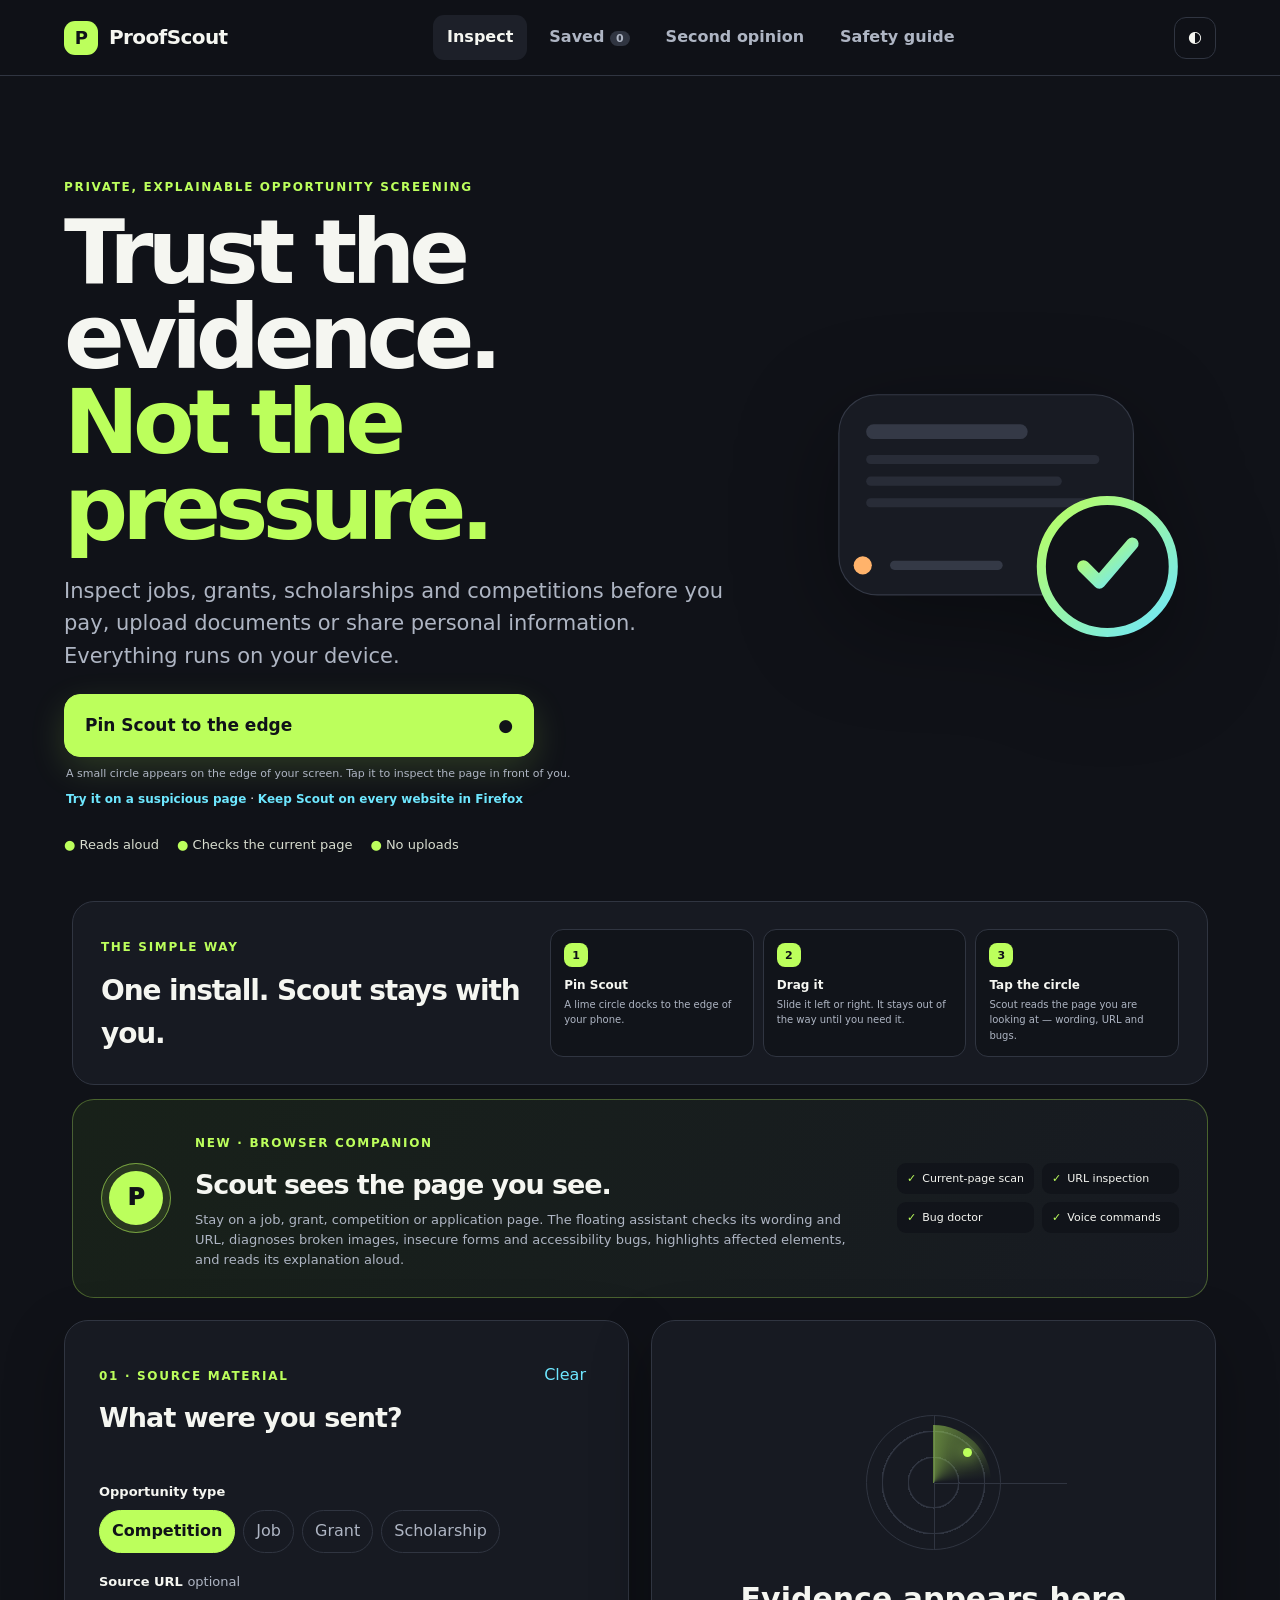
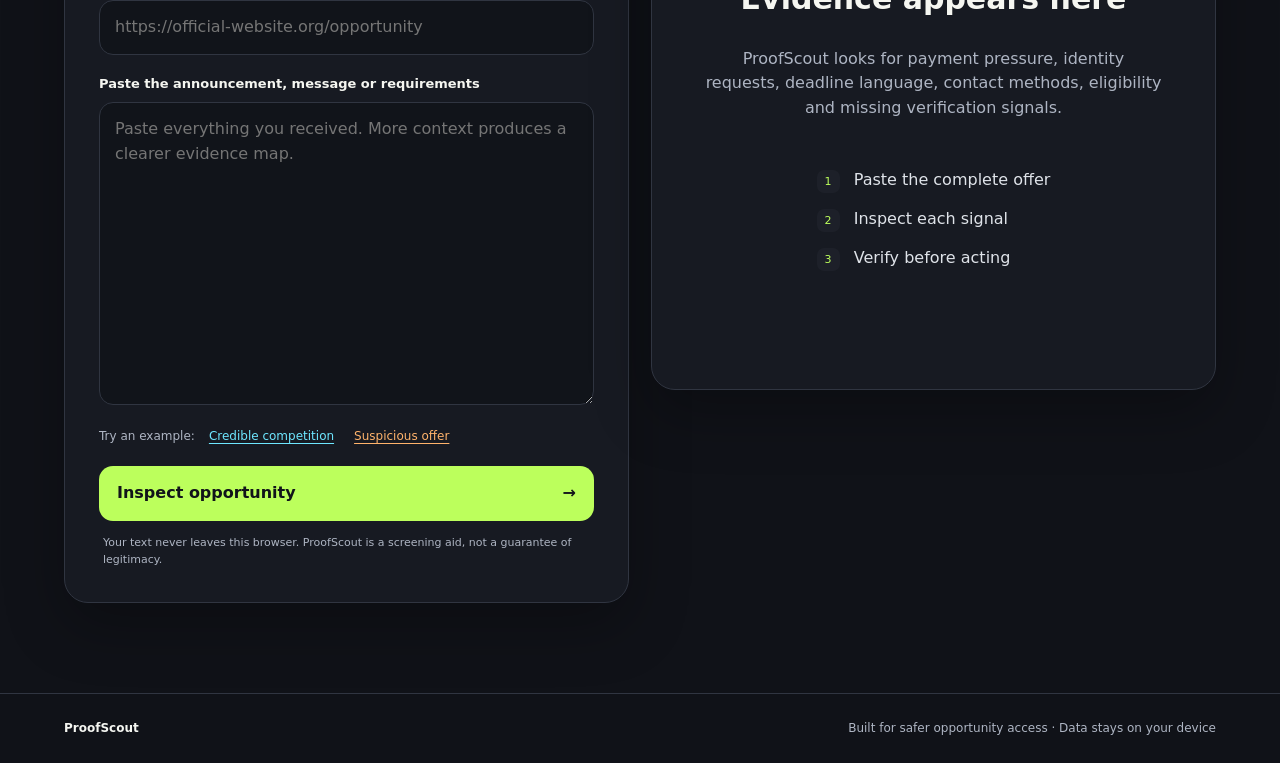
==== index.html @ a9365ecb "Pin Scout as an edge bubble and wire the public AMO listing Tap Pin Scout to dock a draggable circle" ====
<!doctype html>
<html lang="en">
<head>
  <meta charset="utf-8" />
  <meta name="viewport" content="width=device-width,initial-scale=1" />
  <meta name="theme-color" content="#101218" />
  <meta name="description" content="ProofScout helps people inspect online opportunities before sharing money or personal information." />
  <title>ProofScout — Trust before you apply</title>
  <link rel="manifest" href="manifest.webmanifest" />
  <link rel="stylesheet" href="styles.css" />
  <link rel="stylesheet" href="scout.css" />
</head>
<body>
  <a class="skip" href="#main">Skip to main content</a>
  <header class="topbar">
    <a class="brand" href="#" aria-label="ProofScout home">
      <span class="brand-mark" aria-hidden="true">P</span>
      <span>ProofScout</span>
    </a>
    <nav aria-label="Primary navigation">
      <button class="nav-link active" data-view="scanner">Inspect</button>
      <button class="nav-link" data-view="cases">Saved <span id="savedCount" class="count">0</span></button>
      <button class="nav-link" data-view="relay">Second opinion</button>
      <button class="nav-link" data-view="guide">Safety guide</button>
    </nav>
    <button id="themeToggle" class="icon-btn" aria-label="Toggle high contrast" title="Toggle high contrast">◐</button>
  </header>

  <main id="main">
    <section id="scannerView" class="view active" aria-labelledby="pageTitle">
      <div class="hero">
        <div>
          <p class="eyebrow">Private, explainable opportunity screening</p>
          <h1 id="pageTitle">Trust the evidence.<br><span>Not the pressure.</span></h1>
          <p class="lede">Inspect jobs, grants, scholarships and competitions before you pay, upload documents or share personal information. Everything runs on your device.</p>
          <div class="download-row">
            <button id="assistantInstallBtn" class="offline-download install-primary hero-install" type="button"><span class="install-label">Pin Scout to the edge</span><span aria-hidden="true">●</span></button>
          </div>
          <p id="installHint" class="offline-explain">A small circle appears on the edge of your screen. Tap it to inspect the page in front of you.</p>
          <p class="keep-everywhere"><a href="demo-target.html">Try it on a suspicious page</a> · <a id="keepEverywhere" href="https://addons.mozilla.org/android/addon/proofscout-page-assistant/">Keep Scout on every website in Firefox</a></p>
          <div class="hero-badges" aria-label="Product assurances">
            <span>● Reads aloud</span><span>● Checks the current page</span><span>● No uploads</span>
          </div>
        </div>
        <div class="hero-art" aria-hidden="true">
          <svg viewBox="0 0 360 250" role="img">
            <defs><linearGradient id="g" x1="0" y1="0" x2="1" y2="1"><stop stop-color="#bcff5c"/><stop offset="1" stop-color="#6ee7ff"/></linearGradient></defs>
            <path d="M62 27h191c19 0 34 15 34 34v108c0 19-15 34-34 34H62c-19 0-34-15-34-34V61c0-19 15-34 34-34Z" fill="#181b23" stroke="#343946"/>
            <rect x="52" y="53" width="142" height="13" rx="6.5" fill="#343946"/><rect x="52" y="80" width="205" height="8" rx="4" fill="#282c37"/><rect x="52" y="99" width="172" height="8" rx="4" fill="#282c37"/><rect x="52" y="118" width="196" height="8" rx="4" fill="#282c37"/>
            <circle cx="264" cy="178" r="58" fill="#101218" stroke="url(#g)" stroke-width="8"/><path d="m243 178 14 14 29-34" fill="none" stroke="url(#g)" stroke-width="11" stroke-linecap="round" stroke-linejoin="round"/>
            <circle cx="49" cy="177" r="8" fill="#ffb36b"/><path d="M77 177h91" stroke="#343946" stroke-width="8" stroke-linecap="round"/>
          </svg>
        </div>
      </div>

      <section class="simple-flow" aria-labelledby="simpleTitle">
        <div><p class="step">THE SIMPLE WAY</p><h2 id="simpleTitle">One install. Scout stays with you.</h2></div>
        <ol><li><span>1</span><strong>Pin Scout</strong><small>A lime circle docks to the edge of your phone.</small></li><li><span>2</span><strong>Drag it</strong><small>Slide it left or right. It stays out of the way until you need it.</small></li><li><span>3</span><strong>Tap the circle</strong><small>Scout reads the page you are looking at — wording, URL and bugs.</small></li></ol>
      </section>

      <section class="scout-strip" aria-labelledby="scoutTitle">
        <div class="scout-orb-demo" aria-hidden="true"><span>P</span><i></i><i></i><i></i></div>
        <div><p class="step">NEW · BROWSER COMPANION</p><h2 id="scoutTitle">Scout sees the page you see.</h2><p>Stay on a job, grant, competition or application page. The floating assistant checks its wording and URL, diagnoses broken images, insecure forms and accessibility bugs, highlights affected elements, and reads its explanation aloud.</p></div>
        <ul><li>Current-page scan</li><li>URL inspection</li><li>Bug doctor</li><li>Voice commands</li></ul>
      </section>

      <div class="workspace">
        <section class="input-card" aria-labelledby="inputHeading">
          <div class="section-head">
            <div><p class="step">01 · SOURCE MATERIAL</p><h2 id="inputHeading">What were you sent?</h2></div>
            <button id="clearBtn" class="text-btn">Clear</button>
          </div>
          <label for="oppType">Opportunity type</label>
          <div class="type-row" id="typeRow" role="radiogroup" aria-label="Opportunity type">
            <button class="type-chip active" role="radio" aria-checked="true" data-type="Competition">Competition</button>
            <button class="type-chip" role="radio" aria-checked="false" data-type="Job">Job</button>
            <button class="type-chip" role="radio" aria-checked="false" data-type="Grant">Grant</button>
            <button class="type-chip" role="radio" aria-checked="false" data-type="Scholarship">Scholarship</button>
          </div>
          <label for="sourceUrl">Source URL <span>optional</span></label>
          <input id="sourceUrl" type="url" placeholder="https://official-website.org/opportunity" autocomplete="off" />
          <label for="sourceText">Paste the announcement, message or requirements</label>
          <textarea id="sourceText" rows="11" placeholder="Paste everything you received. More context produces a clearer evidence map."></textarea>
          <div class="samples">
            <span>Try an example:</span>
            <button class="sample-btn" data-sample="credible">Credible competition</button>
            <button class="sample-btn danger-link" data-sample="risky">Suspicious offer</button>
          </div>
          <button id="analyzeBtn" class="primary-btn"><span>Inspect opportunity</span><span aria-hidden="true">→</span></button>
          <p class="privacy-note">Your text never leaves this browser. ProofScout is a screening aid, not a guarantee of legitimacy.</p>
        </section>

        <section id="emptyState" class="result-card empty" aria-live="polite">
          <div class="radar" aria-hidden="true"><span></span><i></i></div>
          <h2>Evidence appears here</h2>
          <p>ProofScout looks for payment pressure, identity requests, deadline language, contact methods, eligibility and missing verification signals.</p>
          <ol>
            <li><span>1</span> Paste the complete offer</li>
            <li><span>2</span> Inspect each signal</li>
            <li><span>3</span> Verify before acting</li>
          </ol>
        </section>

        <section id="resultState" class="result-card" hidden aria-live="polite" aria-labelledby="resultTitle">
          <div class="result-top">
            <div>
              <p class="step">02 · EVIDENCE MAP</p>
              <h2 id="resultTitle">Inspection result</h2>
            </div>
            <div id="scoreDial" class="score-dial" role="img" aria-label="Risk score">
              <strong id="scoreValue">0</strong><span>/100 risk</span>
            </div>
          </div>
          <div id="verdict" class="verdict">
            <span id="verdictIcon" aria-hidden="true">✓</span>
            <div><strong id="verdictTitle">Lower-risk signals</strong><p id="verdictCopy"></p></div>
          </div>
          <div class="extracted">
            <h3>Claims detected</h3>
            <div id="claimGrid" class="claim-grid"></div>
          </div>
          <div class="signals">
            <div class="signals-head"><h3>Why this score?</h3><span id="signalSummary"></span></div>
            <div id="signalList"></div>
          </div>
          <div class="completeness">
            <div class="completeness-head"><h3>Evidence completeness</h3><strong id="completeValue">0%</strong></div>
            <div class="meter" aria-hidden="true"><span id="completeBar"></span></div>
            <p id="completeCopy"></p>
          </div>
          <div class="next-actions">
            <h3>Before you continue</h3>
            <div id="actionList"></div>
          </div>
          <div class="verify-box">
            <div><h3>Ask the organizer</h3><p>Generate a neutral message that confirms the important claims without revealing sensitive information.</p></div>
            <button id="copyVerifyBtn" class="secondary-btn">Copy verification request</button>
          </div>
          <div class="result-actions">
            <button id="saveBtn" class="secondary-btn">Save case locally</button>
            <button id="exportBtn" class="secondary-btn">Export evidence</button>
            <button id="printBtn" class="secondary-btn">Print report</button>
          </div>
        </section>
      </div>
    </section>

    <section id="casesView" class="view narrow" hidden aria-labelledby="casesTitle">
      <div class="page-heading"><p class="eyebrow">Local evidence locker</p><h1 id="casesTitle">Saved cases</h1><p>Cases stay on this device and can be deleted at any time.</p></div>
      <section id="comparePanel" class="compare-panel" hidden aria-labelledby="compareTitle">
        <div><p class="step">DECISION WORKSPACE</p><h2 id="compareTitle">Compare two opportunities</h2><p>See which offer exposes stronger evidence and fewer danger signals.</p></div>
        <div class="compare-controls">
          <label>First case<select id="compareA"></select></label>
          <span aria-hidden="true">versus</span>
          <label>Second case<select id="compareB"></select></label>
          <button id="compareBtn" class="primary-btn small">Compare</button>
        </div>
        <div id="compareResult" class="compare-result" hidden></div>
      </section>
      <div id="caseList" class="case-list"></div>
      <div id="noCases" class="empty-panel"><h2>No saved cases</h2><p>Inspect an opportunity and save the report to compare it later.</p><button class="primary-btn small" data-go="scanner">Inspect one now</button></div>
    </section>

    <section id="relayView" class="view narrow" hidden aria-labelledby="relayTitle">
      <div class="page-heading"><p class="eyebrow">Human verification without surveillance</p><h1 id="relayTitle">Get a second opinion.</h1><p>Send a redacted case file to someone you trust. They can review the evidence offline and return a structured response.</p></div>
      <div class="relay-grid">
        <article class="relay-card">
          <span class="relay-number">01</span><h2>Create a safe review request</h2>
          <p>ProofScout removes common emails, phone numbers, account-like numbers and direct URLs from the copied announcement.</p>
          <label for="relayCase">Choose a saved case</label>
          <select id="relayCase"></select>
          <label class="check-row"><input id="includeText" type="checkbox" checked> Include automatically redacted announcement text</label>
          <div id="redactionPreview" class="redaction-preview">Save a case first to prepare a review request.</div>
          <button id="exportRequestBtn" class="primary-btn"><span>Export second-opinion file</span><span>↓</span></button>
        </article>
        <article class="relay-card">
          <span class="relay-number">02</span><h2>Review someone’s case</h2>
          <p>Import a ProofScout request. No file contents are uploaded anywhere.</p>
          <label class="file-drop" for="reviewFile"><strong>Choose .json review file</strong><span>Processed only on this device</span></label>
          <input id="reviewFile" class="visually-hidden" type="file" accept="application/json,.json">
          <div id="reviewWorkspace" hidden>
            <div id="reviewSummary" class="review-summary"></div>
            <label for="reviewVerdict">Your assessment</label>
            <select id="reviewVerdict"><option value="official">Evidence independently confirmed</option><option value="more-proof" selected>More proof is needed</option><option value="unsafe">Likely unsafe — do not proceed</option></select>
            <label for="reviewNotes">What did you verify?</label>
            <textarea id="reviewNotes" rows="5" placeholder="Mention official pages checked, mismatched claims, or questions that remain."></textarea>
            <button id="exportResponseBtn" class="primary-btn"><span>Export review response</span><span>→</span></button>
          </div>
        </article>
      </div>
      <aside class="relay-why"><strong>Why files instead of accounts?</strong><p>People with limited data, shared devices or privacy concerns can still ask a teacher, parent, mentor or friend for help. The case can travel through Bluetooth, USB or local sharing without creating a public profile.</p></aside>
    </section>

    <section id="guideView" class="view narrow" hidden aria-labelledby="guideTitle">
      <div class="page-heading"><p class="eyebrow">Five-minute verification method</p><h1 id="guideTitle">Stop. Trace. Confirm.</h1><p>A repeatable process for any online opportunity.</p></div>
      <div class="guide-grid">
        <article><span>01</span><h2>Stop the clock</h2><p>Urgency is not proof. Legitimate opportunities usually publish dates and allow independent verification.</p></article>
        <article><span>02</span><h2>Trace the source</h2><p>Navigate to the organizer’s official website yourself. Do not rely only on a link inside a forwarded message.</p></article>
        <article><span>03</span><h2>Confirm the people</h2><p>Check whether organizers, judges and partners acknowledge the opportunity on their own official channels.</p></article>
        <article><span>04</span><h2>Protect credentials</h2><p>Never share passwords, one-time codes, seed phrases or remote access. Question early requests for identity documents.</p></article>
        <article><span>05</span><h2>Separate fees from prizes</h2><p>A prize that requires a rushed “release,” “processing,” “gas” or “verification” payment is a major warning sign.</p></article>
        <article><span>06</span><h2>Preserve evidence</h2><p>Keep the original message, URLs and screenshots. Report impersonation through the real organization’s website.</p></article>
      </div>
      <aside class="safety-callout"><strong>If money or identity is at risk</strong><p>Pause the transaction. Contact your bank or payment provider through its official app or website and change exposed credentials immediately.</p></aside>
      <aside class="language-card">
        <div><p class="step">ACCESSIBLE SAFETY</p><h2>Quick guidance in Hausa</h2></div>
        <button id="hausaToggle" class="secondary-btn" aria-expanded="false">Show Hausa guide</button>
        <div id="hausaGuide" hidden lang="ha">
          <p><strong>Ka tsaya kafin ka biya kuɗi.</strong> Ka bincika sanarwar ta shafin hukuma, ba ta hanyar saƙon da aka turo maka kawai ba.</p>
          <p>Kada ka ba kowa kalmar sirri, lambar OTP, bayanan shiga banki ko seed phrase. Hukuma ta gaskiya ba za ta nemi waɗannan bayanan ba.</p>
          <p>Idan ana matsa maka ka biya “processing fee” domin a saki kyauta, ka dakata ka tuntubi hukumar ta hanyar shafinta na hukuma.</p>
        </div>
      </aside>
    </section>
  </main>

  <div id="mobileInstallBar" class="mobile-install-bar" role="region" aria-label="Install ProofScout Assistant">
    <div><strong>ProofScout Assistant</strong><span>Check any page without leaving it</span></div>
    <button id="mobileInstallLink" type="button"><span class="mobile-install-label">Pin</span></button>
  </div>

  <footer><span>ProofScout</span><span>Built for safer opportunity access · Data stays on your device</span></footer>
  <div id="toast" class="toast" role="status" aria-live="polite"></div>
  <script>window.ProofScoutManual=true;</script>
  <script src="scout.js"></script>
  <script type="module" src="app.js"></script>
</body>
</html>
---- styles.css ----
:root{--bg:#101218;--panel:#171a22;--panel2:#1d2029;--line:#303541;--text:#f5f6f1;--muted:#aeb5c3;--lime:#bcff5c;--cyan:#6ee7ff;--amber:#ffb36b;--red:#ff6b79;--green:#7ee49b;--shadow:0 22px 60px rgba(0,0,0,.28);--radius:24px}*{box-sizing:border-box}html{scroll-behavior:smooth}body{margin:0;background:var(--bg);color:var(--text);font-family:Inter,ui-sans-serif,system-ui,-apple-system,BlinkMacSystemFont,"Segoe UI",sans-serif;line-height:1.55}button,input,textarea{font:inherit}.skip{position:fixed;top:-100px;left:20px;background:var(--lime);color:#101218;padding:10px 16px;z-index:99;border-radius:8px}.skip:focus{top:20px}.topbar{height:76px;display:flex;align-items:center;padding:0 clamp(20px,5vw,72px);border-bottom:1px solid var(--line);position:sticky;top:0;background:rgba(16,18,24,.92);backdrop-filter:blur(18px);z-index:20}.brand{display:flex;align-items:center;gap:11px;color:var(--text);text-decoration:none;font-weight:850;letter-spacing:-.03em;font-size:20px}.brand-mark{display:grid;place-items:center;width:34px;height:34px;border-radius:11px;background:var(--lime);color:#101218;font-size:18px}.topbar nav{display:flex;margin:auto;gap:8px}.nav-link,.icon-btn,.text-btn,.type-chip,.sample-btn{border:0;background:transparent;color:var(--muted);cursor:pointer}.nav-link{padding:10px 14px;border-radius:11px;font-weight:650}.nav-link:hover,.nav-link.active{background:var(--panel2);color:var(--text)}.count{background:var(--line);border-radius:99px;padding:1px 6px;font-size:11px}.icon-btn{width:42px;height:42px;border:1px solid var(--line);border-radius:12px;color:var(--text)}main{min-height:calc(100vh - 130px)}.view{display:none}.view.active{display:block}.hero{max-width:1280px;margin:0 auto;padding:clamp(54px,7vw,92px) clamp(20px,5vw,72px) 46px;display:grid;grid-template-columns:1.25fr .75fr;align-items:center;gap:60px}.eyebrow,.step{text-transform:uppercase;letter-spacing:.14em;font-size:12px;font-weight:800;color:var(--lime)}.hero h1,.page-heading h1{font-size:clamp(48px,7vw,92px);line-height:.95;letter-spacing:-.067em;margin:14px 0 24px;max-width:850px}.hero h1 span{color:var(--lime)}.lede{font-size:clamp(17px,2vw,21px);max-width:680px;color:var(--muted)}.hero-badges{display:flex;flex-wrap:wrap;gap:18px;color:#d8ddcf;font-size:13px;margin-top:27px}.hero-badges span::first-letter{color:var(--lime)}.download-row{display:flex;flex-wrap:wrap;gap:8px;margin-top:22px}.offline-download{display:inline-flex;align-items:center;justify-content:space-between;gap:25px;padding:12px 16px;border:1px solid var(--line);border-radius:13px;color:var(--text);text-decoration:none;font-weight:780;background:var(--panel);cursor:pointer}.offline-download:hover{border-color:var(--lime);color:var(--lime)}.install-primary{background:var(--lime);color:#101218;border-color:var(--lime)}.install-primary:hover{color:#101218;filter:brightness(1.06)}.hero-install{width:min(100%,470px);padding:17px 20px;border-radius:16px;font-size:17px;box-shadow:0 12px 35px rgba(188,255,92,.16)}.install-pending{background:var(--panel2);border-color:var(--line);color:var(--muted);box-shadow:none;cursor:not-allowed}.install-pending:hover{color:var(--muted);filter:none;border-color:var(--line)}.offline-explain{font-size:11px;color:var(--muted);margin:8px 2px}.keep-everywhere{margin:6px 2px 0;font-size:12px}.keep-everywhere a{color:var(--cyan);text-decoration:none;font-weight:650}.keep-everywhere a:hover{text-decoration:underline}.hero-art svg{width:100%;filter:drop-shadow(0 28px 50px rgba(0,0,0,.35))}.simple-flow{max-width:1136px;margin:0 auto 14px;padding:24px 28px;display:grid;grid-template-columns:.8fr 1.2fr;gap:30px;align-items:center;background:var(--panel);border:1px solid var(--line);border-radius:22px}.simple-flow h2{font-size:28px;letter-spacing:-.04em;margin:4px 0}.simple-flow ol{list-style:none;padding:0;margin:0;display:grid;grid-template-columns:repeat(3,1fr);gap:9px}.simple-flow li{padding:13px;background:#11141a;border:1px solid var(--line);border-radius:13px}.simple-flow li span{display:grid;place-items:center;width:24px;height:24px;border-radius:8px;background:var(--lime);color:#101218;font-weight:900;font-size:11px;margin-bottom:9px}.simple-flow li strong,.simple-flow li small{display:block}.simple-flow li strong{font-size:12px}.simple-flow li small{font-size:10px;color:var(--muted);margin-top:2px}.scout-strip{max-width:1136px;margin:0 auto 22px;padding:22px 28px;display:grid;grid-template-columns:auto 1fr auto;gap:24px;align-items:center;background:linear-gradient(115deg,#182119,var(--panel));border:1px solid rgba(188,255,92,.3);border-radius:22px}.scout-strip h2{font-size:27px;letter-spacing:-.04em;margin:4px 0}.scout-strip p:last-child{color:var(--muted);font-size:13px;max-width:680px;margin:4px 0}.scout-strip ul{list-style:none;padding:0;margin:0;display:grid;grid-template-columns:1fr 1fr;gap:8px}.scout-strip li{font-size:11px;padding:7px 10px;background:#11141a;border-radius:9px;white-space:nowrap}.scout-strip li:before{content:'✓';color:var(--lime);margin-right:6px}.scout-orb-demo{width:70px;height:70px;position:relative;display:grid;place-items:center}.scout-orb-demo span{width:54px;height:54px;display:grid;place-items:center;border-radius:50%;background:var(--lime);color:#101218;font-weight:950;font-size:23px;position:relative;z-index:2;box-shadow:0 0 0 7px rgba(188,255,92,.1)}.scout-orb-demo i{position:absolute;inset:0;border:1px solid rgba(188,255,92,.25);border-radius:50%;animation:orbWave 2.4s ease-out infinite}.scout-orb-demo i:nth-child(2){animation-delay:.8s}.scout-orb-demo i:nth-child(3){animation-delay:1.6s}@keyframes orbWave{from{transform:scale(.55);opacity:1}to{transform:scale(1.35);opacity:0}}.workspace{max-width:1280px;margin:0 auto;padding:0 clamp(20px,5vw,72px) 90px;display:grid;grid-template-columns:1fr 1fr;gap:22px;align-items:start}.input-card,.result-card,.empty-panel,.guide-grid article,.safety-callout{background:var(--panel);border:1px solid var(--line);border-radius:var(--radius);box-shadow:var(--shadow)}.input-card,.result-card{padding:clamp(22px,3vw,34px)}.section-head,.result-top,.signals-head{display:flex;justify-content:space-between;align-items:flex-start;gap:15px}.section-head h2,.result-top h2{margin:3px 0 24px;font-size:27px;letter-spacing:-.035em}.text-btn{color:var(--cyan);padding:8px}label{display:block;font-weight:700;font-size:13px;margin:19px 0 8px}label span{font-weight:500;color:var(--muted)}input,textarea{width:100%;border:1px solid var(--line);border-radius:14px;background:#11141a;color:var(--text);padding:14px 15px;outline:none}input:focus,textarea:focus{border-color:var(--cyan);box-shadow:0 0 0 3px rgba(110,231,255,.13)}textarea{resize:vertical;min-height:190px}.type-row{display:flex;flex-wrap:wrap;gap:8px}.type-chip{border:1px solid var(--line);padding:8px 12px;border-radius:99px}.type-chip.active{color:#101218;background:var(--lime);border-color:var(--lime);font-weight:750}.samples{display:flex;flex-wrap:wrap;align-items:center;gap:8px;margin:13px 0 20px;font-size:12px;color:var(--muted)}.sample-btn{color:var(--cyan);text-decoration:underline;text-underline-offset:3px}.danger-link{color:var(--amber)}.primary-btn,.secondary-btn{border:0;cursor:pointer;border-radius:14px;font-weight:800}.primary-btn{width:100%;background:var(--lime);color:#11141a;padding:15px 18px;display:flex;justify-content:space-between;align-items:center}.primary-btn:hover{filter:brightness(1.06);transform:translateY(-1px)}.primary-btn.small{width:auto;display:inline-flex;gap:30px;margin-top:10px}.secondary-btn{background:var(--panel2);color:var(--text);border:1px solid var(--line);padding:12px 15px}.privacy-note{font-size:11px;color:var(--muted);margin:13px 4px 0}.result-card.empty{min-height:670px;display:flex;align-items:center;justify-content:center;text-align:center;flex-direction:column;padding:50px}.empty h2{font-size:30px;margin:26px 0 8px}.empty p{max-width:460px;color:var(--muted)}.empty ol{list-style:none;padding:0;text-align:left;margin-top:24px}.empty li{padding:7px;color:#dfe3e9}.empty li span{display:inline-grid;place-items:center;width:23px;height:23px;background:var(--panel2);border-radius:7px;margin-right:9px;color:var(--lime);font-size:11px}.radar{width:135px;height:135px;border:1px solid var(--line);border-radius:50%;position:relative;background:repeating-radial-gradient(circle,transparent 0 24px,var(--line) 25px 26px)}.radar:before,.radar:after{content:"";position:absolute;background:var(--line)}.radar:before{width:1px;height:100%;left:50%}.radar:after{height:1px;width:100%;top:50%}.radar span{position:absolute;inset:9px;border-radius:50%;background:conic-gradient(from 0deg,rgba(188,255,92,.45),transparent 24%);animation:spin 3s linear infinite}.radar i{position:absolute;width:9px;height:9px;border-radius:50%;background:var(--lime);top:32px;right:28px;box-shadow:0 0 16px var(--lime)}@keyframes spin{to{transform:rotate(360deg)}}.score-dial{width:94px;height:94px;flex:0 0 auto;display:grid;place-content:center;text-align:center;border-radius:50%;background:conic-gradient(var(--green) 0%,var(--line) 0);position:relative}.score-dial:before{content:"";position:absolute;inset:7px;border-radius:50%;background:var(--panel)}.score-dial>*{position:relative}.score-dial strong{font-size:27px;line-height:1}.score-dial span{font-size:9px;color:var(--muted)}.verdict{display:flex;gap:13px;padding:16px;border:1px solid rgba(126,228,155,.35);background:rgba(126,228,155,.08);border-radius:16px;margin:20px 0}.verdict>span{display:grid;place-items:center;width:32px;height:32px;border-radius:9px;background:var(--green);color:#0d1710;font-weight:900;flex:0 0 auto}.verdict strong{display:block}.verdict p{margin:2px 0 0;color:var(--muted);font-size:13px}.verdict.warning{border-color:rgba(255,179,107,.4);background:rgba(255,179,107,.08)}.verdict.warning>span{background:var(--amber)}.verdict.danger{border-color:rgba(255,107,121,.4);background:rgba(255,107,121,.08)}.verdict.danger>span{background:var(--red)}h3{font-size:13px;text-transform:uppercase;letter-spacing:.08em;color:#d6dbe3;margin:25px 0 12px}.claim-grid{display:grid;grid-template-columns:1fr 1fr;gap:8px}.claim{padding:11px 12px;background:#11141a;border-radius:12px;border:1px solid #252a34}.claim span{display:block;font-size:9px;color:var(--muted);text-transform:uppercase;letter-spacing:.08em}.claim strong{display:block;white-space:nowrap;overflow:hidden;text-overflow:ellipsis;font-size:13px;margin-top:2px}.signals-head span{font-size:11px;color:var(--muted);margin-top:27px}.signal{display:grid;grid-template-columns:28px 1fr auto;gap:10px;padding:12px 0;border-top:1px solid var(--line);align-items:start}.signal-icon{width:26px;height:26px;border-radius:8px;display:grid;place-items:center;background:rgba(126,228,155,.12);color:var(--green);font-size:12px}.signal.warn .signal-icon{background:rgba(255,179,107,.12);color:var(--amber)}.signal.high .signal-icon{background:rgba(255,107,121,.12);color:var(--red)}.signal strong{font-size:13px}.signal p{margin:2px 0;color:var(--muted);font-size:11px}.points{font-size:10px;color:var(--muted);white-space:nowrap}.action{display:flex;gap:10px;padding:10px 0;border-top:1px solid var(--line);font-size:12px}.action input{width:auto;accent-color:var(--lime);margin-top:4px}.completeness{margin-top:24px}.completeness-head{display:flex;align-items:center;justify-content:space-between}.completeness-head h3{margin-bottom:8px}.completeness-head strong{font-size:13px;color:var(--cyan)}.meter{height:8px;background:#11141a;border-radius:99px;overflow:hidden;border:1px solid var(--line)}.meter span{display:block;height:100%;width:0;background:linear-gradient(90deg,var(--cyan),var(--lime));border-radius:99px;transition:width .4s ease}.completeness p{font-size:11px;color:var(--muted);margin:8px 0}.verify-box{display:flex;align-items:center;justify-content:space-between;gap:18px;margin-top:24px;padding:16px;border-radius:16px;background:#11141a;border:1px solid var(--line)}.verify-box h3{margin:0 0 4px}.verify-box p{font-size:11px;color:var(--muted);margin:0}.verify-box button{flex:0 0 auto}.result-actions{display:flex;flex-wrap:wrap;gap:8px;margin-top:12px}.language-card{margin-top:14px;padding:24px;background:linear-gradient(135deg,var(--panel),#18221c);border:1px solid var(--line);border-radius:var(--radius)}.language-card{display:grid;grid-template-columns:1fr auto;gap:18px;align-items:center}.language-card h2{margin:4px 0;font-size:22px}.language-card #hausaGuide{grid-column:1/-1;border-top:1px solid var(--line);padding-top:14px}.language-card #hausaGuide p{color:var(--text);font-size:14px}.narrow{max-width:1060px;margin:0 auto;padding:80px clamp(20px,5vw,72px) 100px}.page-heading{margin-bottom:40px}.page-heading h1{font-size:clamp(46px,7vw,76px);margin-bottom:18px}.page-heading>p:last-child{color:var(--muted);font-size:18px}.compare-panel{background:linear-gradient(135deg,var(--panel),#1a2221);border:1px solid var(--line);border-radius:var(--radius);padding:24px;margin-bottom:18px}.compare-panel h2{font-size:24px;margin:4px 0}.compare-panel>div>p:last-child{font-size:12px;color:var(--muted)}.compare-controls{display:grid;grid-template-columns:1fr auto 1fr auto;align-items:end;gap:12px;margin-top:16px}.compare-controls label{margin:0}.compare-controls select,.relay-card select{width:100%;border:1px solid var(--line);border-radius:12px;background:#11141a;color:var(--text);padding:12px}.compare-controls>span{font-size:11px;color:var(--muted);padding-bottom:13px}.compare-result{display:grid;grid-template-columns:1fr 1fr;gap:10px;margin-top:18px}.compare-side{background:#11141a;border:1px solid var(--line);border-radius:14px;padding:16px}.compare-side.winner{border-color:var(--lime);box-shadow:inset 0 0 0 1px rgba(188,255,92,.15)}.compare-side h3{margin:0 0 10px;color:var(--text);font-size:15px;text-transform:none;letter-spacing:0}.compare-stat{display:flex;justify-content:space-between;border-top:1px solid var(--line);padding:8px 0;font-size:12px}.compare-stat span{color:var(--muted)}.case-list{display:grid;gap:12px}.case-card{background:var(--panel);border:1px solid var(--line);border-radius:18px;padding:20px;display:grid;grid-template-columns:1fr auto;gap:20px}.case-meta{display:flex;gap:10px;color:var(--muted);font-size:11px}.risk-pill{padding:5px 9px;border-radius:99px;background:rgba(126,228,155,.12);color:var(--green);font-weight:800;font-size:11px}.risk-pill.warn{color:var(--amber);background:rgba(255,179,107,.12)}.risk-pill.high{color:var(--red);background:rgba(255,107,121,.12)}.case-card h2{font-size:18px;margin:10px 0 4px}.case-card p{font-size:12px;color:var(--muted);margin:0}.delete-case{align-self:center;background:transparent;border:1px solid var(--line);color:var(--muted);border-radius:10px;padding:8px 11px;cursor:pointer}.empty-panel{text-align:center;padding:70px 25px}.relay-grid{display:grid;grid-template-columns:1fr 1fr;gap:16px}.relay-card{background:var(--panel);border:1px solid var(--line);border-radius:var(--radius);padding:26px;box-shadow:var(--shadow)}.relay-number{display:grid;place-items:center;width:38px;height:38px;border-radius:12px;background:var(--lime);color:#101218;font-weight:900}.relay-card h2{font-size:24px;letter-spacing:-.03em;margin:16px 0 8px}.relay-card>p{color:var(--muted);font-size:13px;min-height:42px}.check-row{display:flex;gap:9px;align-items:flex-start;font-weight:600}.check-row input{width:auto;margin-top:4px;accent-color:var(--lime)}.redaction-preview{height:142px;overflow:auto;background:#11141a;border:1px solid var(--line);border-radius:13px;padding:13px;color:var(--muted);font:11px/1.55 ui-monospace,SFMono-Regular,monospace;margin:12px 0 15px;white-space:pre-wrap}.file-drop{display:flex;min-height:110px;border:1px dashed #4b5261;border-radius:14px;align-items:center;justify-content:center;flex-direction:column;cursor:pointer;text-align:center}.file-drop:hover{border-color:var(--cyan);background:rgba(110,231,255,.04)}.file-drop span{font-size:11px;color:var(--muted)}.visually-hidden{position:absolute!important;width:1px!important;height:1px!important;overflow:hidden!important;clip:rect(0 0 0 0)!important}.review-summary{margin:16px 0;padding:14px;background:#11141a;border-radius:13px;font-size:12px}.review-summary strong{display:block;font-size:16px;margin-bottom:5px}.relay-why{margin-top:16px;padding:22px;border:1px solid rgba(110,231,255,.35);border-radius:18px;background:rgba(110,231,255,.05)}.relay-why p{color:var(--muted);font-size:13px;margin:4px 0 0}.guide-grid{display:grid;grid-template-columns:repeat(2,1fr);gap:13px}.guide-grid article{padding:25px}.guide-grid article>span{color:var(--lime);font-size:12px;font-weight:900}.guide-grid h2{font-size:20px;margin:13px 0 7px}.guide-grid p,.safety-callout p{color:var(--muted);font-size:13px}.safety-callout{margin-top:14px;padding:24px;border-color:rgba(255,179,107,.5)}footer{min-height:70px;border-top:1px solid var(--line);display:flex;justify-content:space-between;align-items:center;padding:20px clamp(20px,5vw,72px);color:var(--muted);font-size:12px}footer span:first-child{color:var(--text);font-weight:800}.mobile-install-bar{display:none}.toast{position:fixed;right:25px;bottom:25px;padding:13px 17px;background:var(--text);color:var(--bg);border-radius:12px;font-weight:750;transform:translateY(100px);opacity:0;transition:.25s;z-index:80}.toast.show{transform:none;opacity:1}.high-contrast{--bg:#000;--panel:#080808;--panel2:#111;--line:#555;--text:#fff;--muted:#ddd;--lime:#d2ff00;--cyan:#00f0ff}.high-contrast .topbar{background:rgba(0,0,0,.95)}@media(max-width:900px){.simple-flow{margin-left:20px;margin-right:20px;grid-template-columns:1fr}.simple-flow ol{grid-template-columns:1fr}.scout-strip{margin-left:20px;margin-right:20px;grid-template-columns:auto 1fr}.scout-strip ul{grid-column:1/-1}.relay-grid{grid-template-columns:1fr}.compare-controls{grid-template-columns:1fr}.compare-controls>span{padding:0}.hero{grid-template-columns:1fr}.hero-art{display:none}.workspace{grid-template-columns:1fr}.topbar{padding:0 18px}.topbar nav{margin-left:auto;margin-right:8px}.nav-link{font-size:0;padding:9px}.nav-link:before{font-size:12px}.nav-link[data-view="scanner"]:before{content:"Inspect"}.nav-link[data-view="cases"]:before{content:"Saved"}.nav-link[data-view="relay"]:before{content:"Review"}.nav-link[data-view="guide"]:before{content:"Guide"}.count{font-size:10px}.brand>span:last-child{display:none}.result-card.empty{min-height:420px}.guide-grid{grid-template-columns:1fr}}@media(max-width:520px){body{padding-bottom:82px}.topbar nav{display:none}.hero{padding-top:34px}.verify-box,.language-card{display:flex;flex-direction:column;align-items:stretch}.verify-box button{width:100%}.hero h1{font-size:46px}.hero .lede{font-size:16px}.download-row{width:100%}.hero-install{width:100%;font-size:16px}.hero-badges{gap:8px;flex-direction:column}.mobile-install-bar{position:fixed;display:flex;left:10px;right:10px;bottom:10px;z-index:90;align-items:center;gap:12px;padding:11px 12px;background:#f5f6f1;color:#101218;border-radius:16px;box-shadow:0 16px 50px rgba(0,0,0,.5)}.mobile-install-bar>div{min-width:0;flex:1}.mobile-install-bar strong,.mobile-install-bar span{display:block}.mobile-install-bar strong{font-size:13px}.mobile-install-bar>div span{font-size:9px;color:#5c6470;white-space:nowrap;overflow:hidden;text-overflow:ellipsis}.mobile-install-bar a,.mobile-install-bar button{background:var(--lime);color:#101218;text-decoration:none;font-weight:900;border:0;border-radius:11px;padding:11px 15px;font-size:12px;flex:0 0 auto}.mobile-install-bar button:disabled{background:#d7dbe0;color:#68707a}.input-card,.result-card{border-radius:18px;padding:19px}.claim-grid{grid-template-columns:1fr}.result-top{align-items:center}.score-dial{width:78px;height:78px}.result-actions{flex-direction:column}.secondary-btn{width:100%}footer{align-items:flex-start;flex-direction:column;gap:5px}}@media(prefers-reduced-motion:reduce){*{scroll-behavior:auto!important;animation:none!important;transition:none!important}}@media print{.topbar,.hero,.input-card,.result-actions,footer,.toast{display:none!important}.workspace{display:block;padding:0}.result-card{border:0;box-shadow:none;background:#fff;color:#111}.result-card *{color:#111!important}.result-card{display:block!important}.signal,.action{border-color:#ddd}}
---- scout.css ----
#proofscout-root,#proofscout-root *{box-sizing:border-box}
#proofscout-root{
  --ps-bg:#101218;--ps-panel:#181b23;--ps-line:#353b48;--ps-text:#f6f7f2;--ps-muted:#abb3c1;
  --ps-lime:#bcff5c;--ps-cyan:#6ee7ff;--ps-amber:#ffb36b;--ps-red:#ff6b79;
  all:initial;display:block;font-family:Inter,ui-sans-serif,system-ui,-apple-system,"Segoe UI",sans-serif;
  position:fixed;z-index:2147483647;width:56px;height:56px;color:var(--ps-text);font-size:14px;line-height:1.45;overflow:visible;
  touch-action:none;
}
#proofscout-orb{
  all:unset;box-sizing:border-box;width:56px;height:56px;border-radius:50%;display:grid;place-items:center;
  cursor:grab;user-select:none;-webkit-user-select:none;touch-action:none;
  background:radial-gradient(circle at 32% 28%,#d9ff9d,var(--ps-lime) 35%,#5d8d20 100%);
  color:#101218;font-weight:950;font-size:22px;
  box-shadow:0 12px 28px rgba(0,0,0,.42),0 0 0 5px rgba(188,255,92,.16);
  transition:transform .22s ease, box-shadow .22s ease;
}
#proofscout-root.ps-dragging #proofscout-orb{cursor:grabbing;transform:scale(1.08);transition:none}
#proofscout-root.ps-peek.ps-right #proofscout-orb{transform:translateX(22px)}
#proofscout-root.ps-peek.ps-left #proofscout-orb{transform:translateX(-22px)}
#proofscout-orb.ps-alert{animation:psPulse 1.4s ease-in-out infinite;box-shadow:0 12px 28px rgba(0,0,0,.42),0 0 0 6px rgba(255,107,121,.3)}
@keyframes psPulse{50%{transform:scale(1.08)}}
#proofscout-panel{
  position:fixed;left:12px;right:12px;bottom:84px;width:auto;max-width:400px;margin:0 auto;
  max-height:min(680px,calc(100vh - 110px));overflow:hidden;display:none;flex-direction:column;
  background:var(--ps-bg);border:1px solid var(--ps-line);border-radius:22px;
  box-shadow:0 26px 80px rgba(0,0,0,.5);color:var(--ps-text);font-family:inherit;
}
#proofscout-panel.ps-open{display:flex}
#proofscout-root .ps-head{display:flex;align-items:center;gap:11px;padding:16px;border-bottom:1px solid var(--ps-line)}
#proofscout-root .ps-mark{width:34px;height:34px;border-radius:11px;display:grid;place-items:center;background:var(--ps-lime);color:#101218;font-weight:950}
#proofscout-root .ps-title{flex:1}
#proofscout-root .ps-title strong{display:block;font-size:15px}
#proofscout-root .ps-title span{display:block;color:var(--ps-muted);font-size:10px}
#proofscout-root .ps-icon{all:unset;box-sizing:border-box;width:32px;height:32px;border:1px solid var(--ps-line);border-radius:10px;display:grid;place-items:center;cursor:pointer;color:var(--ps-text)}
#proofscout-root .ps-tabs{display:grid;grid-template-columns:repeat(3,1fr);gap:5px;padding:10px;background:#12151b}
#proofscout-root .ps-tab{all:unset;box-sizing:border-box;text-align:center;padding:8px 5px;border-radius:9px;color:var(--ps-muted);font:700 11px/1.2 inherit;cursor:pointer}
#proofscout-root .ps-tab.ps-active{background:var(--ps-panel);color:var(--ps-text)}
#proofscout-root .ps-body{padding:16px;overflow-y:auto;overscroll-behavior:contain}
#proofscout-root .ps-hero{padding:15px;border:1px solid rgba(110,231,255,.28);background:rgba(110,231,255,.06);border-radius:15px;margin-bottom:12px}
#proofscout-root .ps-hero.ps-warn{border-color:rgba(255,179,107,.4);background:rgba(255,179,107,.07)}
#proofscout-root .ps-hero.ps-danger{border-color:rgba(255,107,121,.4);background:rgba(255,107,121,.07)}
#proofscout-root .ps-score{display:flex;justify-content:space-between;align-items:center;gap:8px}
#proofscout-root .ps-score strong{font-size:18px}
#proofscout-root .ps-score span{font-size:11px;color:var(--ps-muted);white-space:nowrap}
#proofscout-root .ps-hero p{margin:5px 0 0;color:var(--ps-muted);font-size:11px}
#proofscout-root .ps-section-title{margin:17px 0 7px;color:var(--ps-muted);font:800 9px/1.2 inherit;letter-spacing:.12em;text-transform:uppercase}
#proofscout-root .ps-signal{display:grid;grid-template-columns:26px 1fr;gap:9px;padding:10px 0;border-top:1px solid var(--ps-line)}
#proofscout-root .ps-dot{width:25px;height:25px;border-radius:8px;background:rgba(188,255,92,.12);color:var(--ps-lime);display:grid;place-items:center;font-weight:900;font-size:11px}
#proofscout-root .ps-signal.ps-warn .ps-dot{background:rgba(255,179,107,.12);color:var(--ps-amber)}
#proofscout-root .ps-signal.ps-danger .ps-dot{background:rgba(255,107,121,.12);color:var(--ps-red)}
#proofscout-root .ps-signal strong{display:block;font-size:12px}
#proofscout-root .ps-signal p{margin:2px 0 0;font-size:10px;color:var(--ps-muted)}
#proofscout-root .ps-action{all:unset;box-sizing:border-box;width:100%;display:flex;justify-content:space-between;align-items:center;background:var(--ps-lime);color:#101218;padding:11px 13px;border-radius:11px;font-weight:850;cursor:pointer;margin-top:12px}
#proofscout-root .ps-secondary{all:unset;box-sizing:border-box;border:1px solid var(--ps-line);color:var(--ps-text);padding:8px 10px;border-radius:9px;font:700 10px/1.2 inherit;cursor:pointer;margin-top:8px}
#proofscout-root .ps-url{word-break:break-all;background:#11141a;border:1px solid var(--ps-line);border-radius:11px;padding:10px;color:var(--ps-cyan);font:10px/1.4 ui-monospace,monospace}
#proofscout-root .ps-stat-grid{display:grid;grid-template-columns:1fr 1fr;gap:7px}
#proofscout-root .ps-stat{background:#11141a;border:1px solid var(--ps-line);border-radius:11px;padding:10px}
#proofscout-root .ps-stat span{display:block;color:var(--ps-muted);font-size:9px;text-transform:uppercase}
#proofscout-root .ps-stat strong{font-size:16px}
#proofscout-root .ps-empty{text-align:center;padding:32px 14px;color:var(--ps-muted);font-size:12px}
#proofscout-root .ps-footer{padding:10px 16px;border-top:1px solid var(--ps-line);display:flex;justify-content:space-between;align-items:center;color:var(--ps-muted);font-size:9px;gap:8px}
#proofscout-root .ps-listen{color:var(--ps-cyan)}
#proofscout-root .ps-unpin{all:unset;color:var(--ps-muted);cursor:pointer;text-decoration:underline;font-size:9px}
.proofscout-highlight{outline:3px solid #ff6b79!important;outline-offset:2px!important;animation:proofscoutFlash 1s ease 3}
@keyframes proofscoutFlash{50%{outline-color:#bcff5c}}
@media(min-width:720px){
  #proofscout-panel{left:auto;right:18px;width:min(400px,calc(100vw - 28px));bottom:92px;margin:0}
  #proofscout-root.ps-left #proofscout-panel{left:18px;right:auto}
}
.mobile-install-bar.ps-hidden{display:none!important}
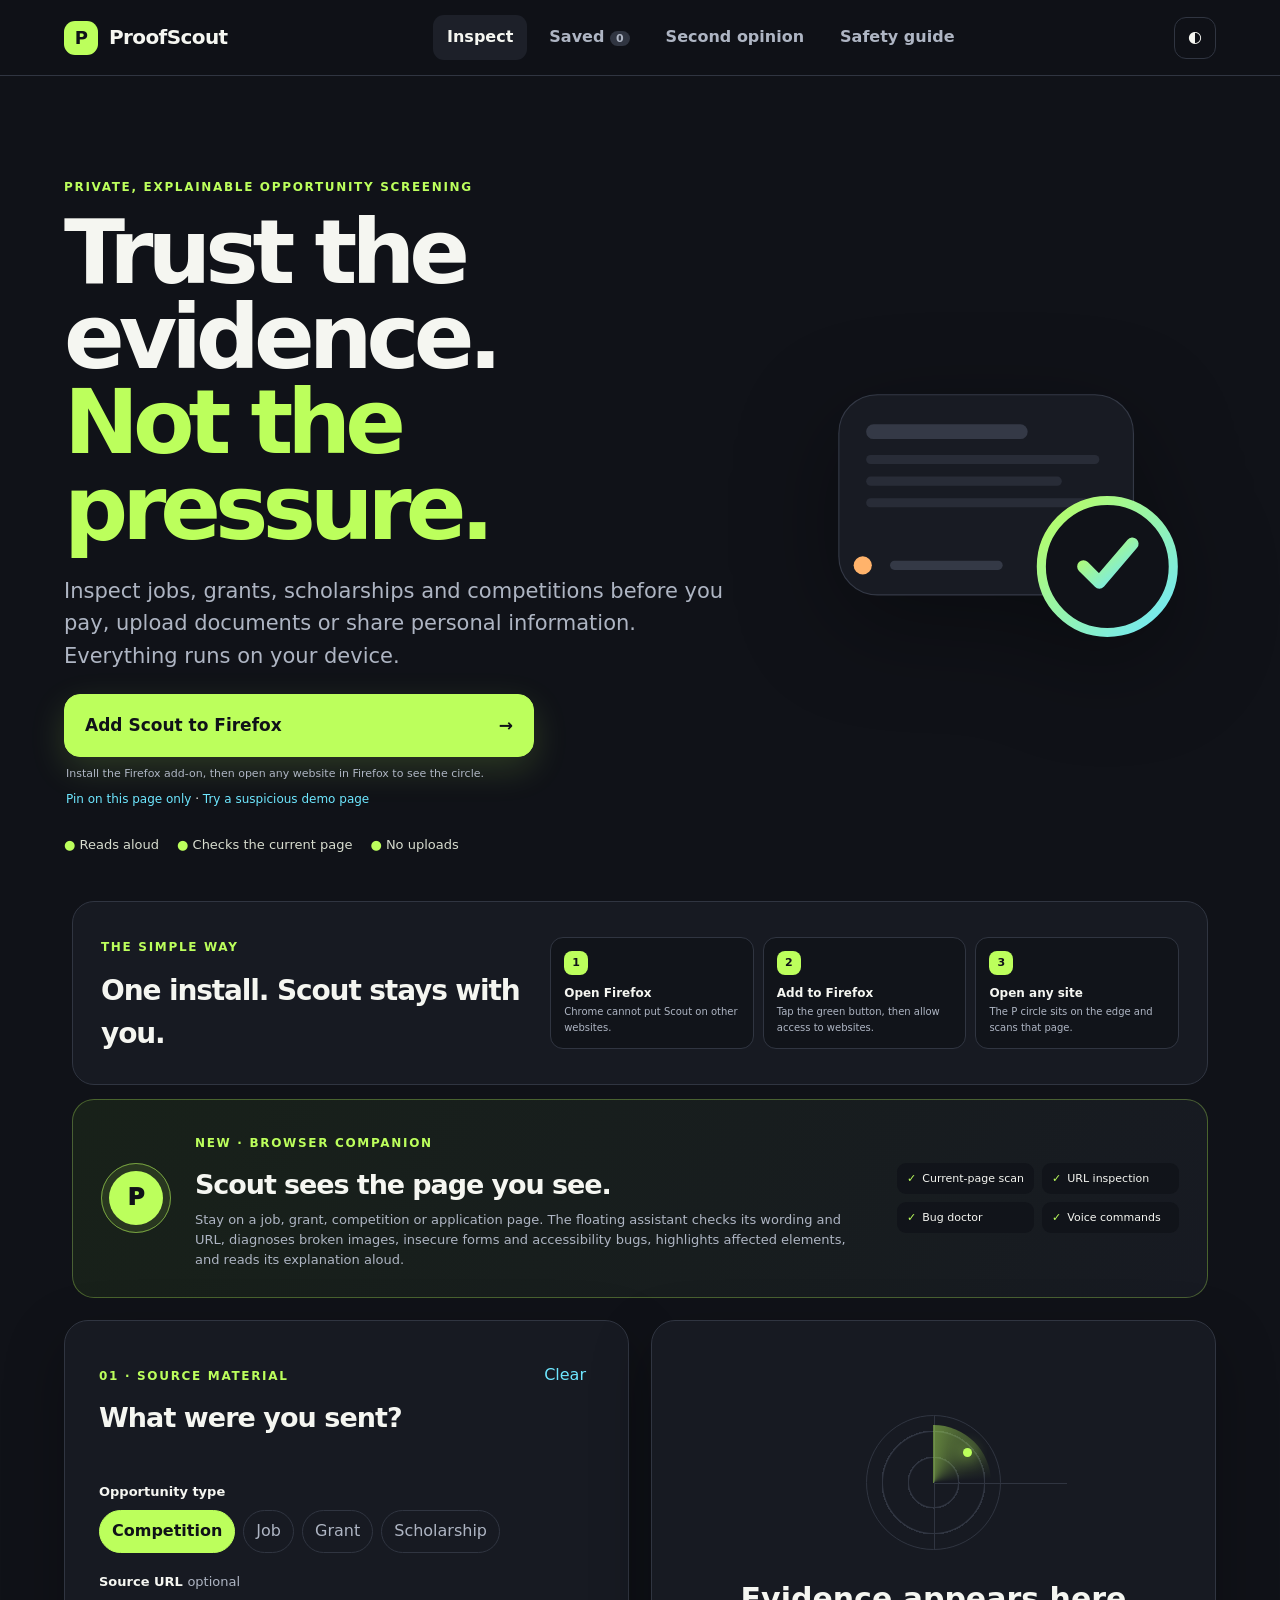
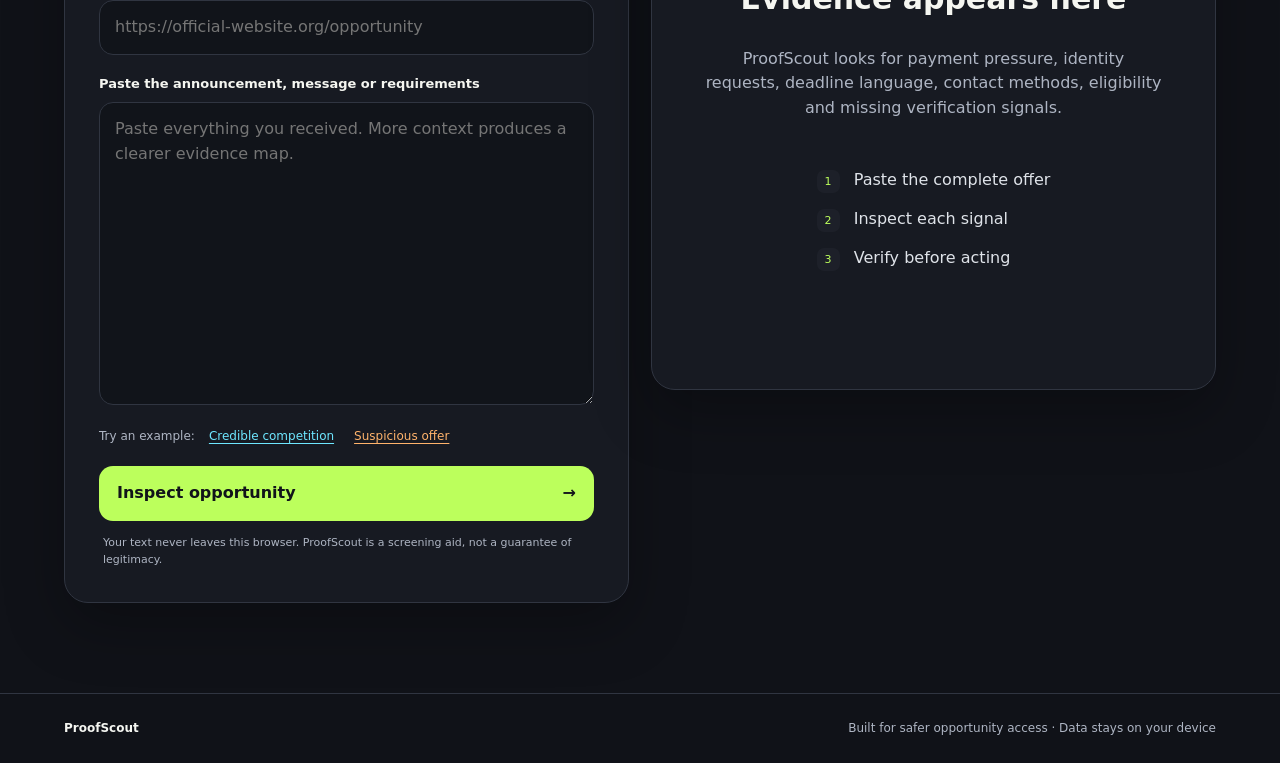
==== commit 95fc9bf1: "Send users to the Firefox add-on so Scout can appear on other websites The on-page pin cannot follow" ====
--- a/index.html
+++ b/index.html
@@ -7,8 +7,8 @@
   <meta name="description" content="ProofScout helps people inspect online opportunities before sharing money or personal information." />
   <title>ProofScout — Trust before you apply</title>
   <link rel="manifest" href="manifest.webmanifest" />
-  <link rel="stylesheet" href="styles.css" />
-  <link rel="stylesheet" href="scout.css" />
+  <link rel="stylesheet" href="styles.css?v=12" />
+  <link rel="stylesheet" href="scout.css?v=12" />
 </head>
 <body>
   <a class="skip" href="#main">Skip to main content</a>
@@ -34,10 +34,10 @@
           <h1 id="pageTitle">Trust the evidence.<br><span>Not the pressure.</span></h1>
           <p class="lede">Inspect jobs, grants, scholarships and competitions before you pay, upload documents or share personal information. Everything runs on your device.</p>
           <div class="download-row">
-            <button id="assistantInstallBtn" class="offline-download install-primary hero-install" type="button"><span class="install-label">Pin Scout to the edge</span><span aria-hidden="true">●</span></button>
-          </div>
-          <p id="installHint" class="offline-explain">A small circle appears on the edge of your screen. Tap it to inspect the page in front of you.</p>
-          <p class="keep-everywhere"><a href="demo-target.html">Try it on a suspicious page</a> · <a id="keepEverywhere" href="https://addons.mozilla.org/android/addon/proofscout-page-assistant/">Keep Scout on every website in Firefox</a></p>
+            <a id="assistantInstallBtn" class="offline-download install-primary hero-install" href="https://addons.mozilla.org/android/addon/proofscout-page-assistant/"><span class="install-label">Use Scout on every website</span><span aria-hidden="true">→</span></a>
+          </div>
+          <p id="installHint" class="offline-explain">This must be Firefox. Tap Add to Firefox, allow website access, then open any job or grant page — the P circle will be on the edge.</p>
+          <p class="keep-everywhere"><button id="pinThisPage" type="button">Pin on this page only</button> · <a href="demo-target.html">Try a suspicious demo page</a></p>
           <div class="hero-badges" aria-label="Product assurances">
             <span>● Reads aloud</span><span>● Checks the current page</span><span>● No uploads</span>
           </div>
@@ -55,7 +55,7 @@
 
       <section class="simple-flow" aria-labelledby="simpleTitle">
         <div><p class="step">THE SIMPLE WAY</p><h2 id="simpleTitle">One install. Scout stays with you.</h2></div>
-        <ol><li><span>1</span><strong>Pin Scout</strong><small>A lime circle docks to the edge of your phone.</small></li><li><span>2</span><strong>Drag it</strong><small>Slide it left or right. It stays out of the way until you need it.</small></li><li><span>3</span><strong>Tap the circle</strong><small>Scout reads the page you are looking at — wording, URL and bugs.</small></li></ol>
+        <ol><li><span>1</span><strong>Open Firefox</strong><small>Chrome cannot put Scout on other websites.</small></li><li><span>2</span><strong>Add to Firefox</strong><small>Tap the green button, then allow access to websites.</small></li><li><span>3</span><strong>Open any site</strong><small>The P circle sits on the edge and scans that page.</small></li></ol>
       </section>
 
       <section class="scout-strip" aria-labelledby="scoutTitle">
@@ -216,13 +216,13 @@
 
   <div id="mobileInstallBar" class="mobile-install-bar" role="region" aria-label="Install ProofScout Assistant">
     <div><strong>ProofScout Assistant</strong><span>Check any page without leaving it</span></div>
-    <button id="mobileInstallLink" type="button"><span class="mobile-install-label">Pin</span></button>
+    <a id="mobileInstallLink" href="https://addons.mozilla.org/android/addon/proofscout-page-assistant/"><span class="mobile-install-label">Add</span></a>
   </div>
 
   <footer><span>ProofScout</span><span>Built for safer opportunity access · Data stays on your device</span></footer>
   <div id="toast" class="toast" role="status" aria-live="polite"></div>
   <script>window.ProofScoutManual=true;</script>
-  <script src="scout.js"></script>
-  <script type="module" src="app.js"></script>
+  <script src="scout.js?v=13"></script>
+  <script type="module" src="app.js?v=13"></script>
 </body>
 </html>
--- a/styles.css
+++ b/styles.css
@@ -1 +1 @@
-:root{--bg:#101218;--panel:#171a22;--panel2:#1d2029;--line:#303541;--text:#f5f6f1;--muted:#aeb5c3;--lime:#bcff5c;--cyan:#6ee7ff;--amber:#ffb36b;--red:#ff6b79;--green:#7ee49b;--shadow:0 22px 60px rgba(0,0,0,.28);--radius:24px}*{box-sizing:border-box}html{scroll-behavior:smooth}body{margin:0;background:var(--bg);color:var(--text);font-family:Inter,ui-sans-serif,system-ui,-apple-system,BlinkMacSystemFont,"Segoe UI",sans-serif;line-height:1.55}button,input,textarea{font:inherit}.skip{position:fixed;top:-100px;left:20px;background:var(--lime);color:#101218;padding:10px 16px;z-index:99;border-radius:8px}.skip:focus{top:20px}.topbar{height:76px;display:flex;align-items:center;padding:0 clamp(20px,5vw,72px);border-bottom:1px solid var(--line);position:sticky;top:0;background:rgba(16,18,24,.92);backdrop-filter:blur(18px);z-index:20}.brand{display:flex;align-items:center;gap:11px;color:var(--text);text-decoration:none;font-weight:850;letter-spacing:-.03em;font-size:20px}.brand-mark{display:grid;place-items:center;width:34px;height:34px;border-radius:11px;background:var(--lime);color:#101218;font-size:18px}.topbar nav{display:flex;margin:auto;gap:8px}.nav-link,.icon-btn,.text-btn,.type-chip,.sample-btn{border:0;background:transparent;color:var(--muted);cursor:pointer}.nav-link{padding:10px 14px;border-radius:11px;font-weight:650}.nav-link:hover,.nav-link.active{background:var(--panel2);color:var(--text)}.count{background:var(--line);border-radius:99px;padding:1px 6px;font-size:11px}.icon-btn{width:42px;height:42px;border:1px solid var(--line);border-radius:12px;color:var(--text)}main{min-height:calc(100vh - 130px)}.view{display:none}.view.active{display:block}.hero{max-width:1280px;margin:0 auto;padding:clamp(54px,7vw,92px) clamp(20px,5vw,72px) 46px;display:grid;grid-template-columns:1.25fr .75fr;align-items:center;gap:60px}.eyebrow,.step{text-transform:uppercase;letter-spacing:.14em;font-size:12px;font-weight:800;color:var(--lime)}.hero h1,.page-heading h1{font-size:clamp(48px,7vw,92px);line-height:.95;letter-spacing:-.067em;margin:14px 0 24px;max-width:850px}.hero h1 span{color:var(--lime)}.lede{font-size:clamp(17px,2vw,21px);max-width:680px;color:var(--muted)}.hero-badges{display:flex;flex-wrap:wrap;gap:18px;color:#d8ddcf;font-size:13px;margin-top:27px}.hero-badges span::first-letter{color:var(--lime)}.download-row{display:flex;flex-wrap:wrap;gap:8px;margin-top:22px}.offline-download{display:inline-flex;align-items:center;justify-content:space-between;gap:25px;padding:12px 16px;border:1px solid var(--line);border-radius:13px;color:var(--text);text-decoration:none;font-weight:780;background:var(--panel);cursor:pointer}.offline-download:hover{border-color:var(--lime);color:var(--lime)}.install-primary{background:var(--lime);color:#101218;border-color:var(--lime)}.install-primary:hover{color:#101218;filter:brightness(1.06)}.hero-install{width:min(100%,470px);padding:17px 20px;border-radius:16px;font-size:17px;box-shadow:0 12px 35px rgba(188,255,92,.16)}.install-pending{background:var(--panel2);border-color:var(--line);color:var(--muted);box-shadow:none;cursor:not-allowed}.install-pending:hover{color:var(--muted);filter:none;border-color:var(--line)}.offline-explain{font-size:11px;color:var(--muted);margin:8px 2px}.keep-everywhere{margin:6px 2px 0;font-size:12px}.keep-everywhere a{color:var(--cyan);text-decoration:none;font-weight:650}.keep-everywhere a:hover{text-decoration:underline}.hero-art svg{width:100%;filter:drop-shadow(0 28px 50px rgba(0,0,0,.35))}.simple-flow{max-width:1136px;margin:0 auto 14px;padding:24px 28px;display:grid;grid-template-columns:.8fr 1.2fr;gap:30px;align-items:center;background:var(--panel);border:1px solid var(--line);border-radius:22px}.simple-flow h2{font-size:28px;letter-spacing:-.04em;margin:4px 0}.simple-flow ol{list-style:none;padding:0;margin:0;display:grid;grid-template-columns:repeat(3,1fr);gap:9px}.simple-flow li{padding:13px;background:#11141a;border:1px solid var(--line);border-radius:13px}.simple-flow li span{display:grid;place-items:center;width:24px;height:24px;border-radius:8px;background:var(--lime);color:#101218;font-weight:900;font-size:11px;margin-bottom:9px}.simple-flow li strong,.simple-flow li small{display:block}.simple-flow li strong{font-size:12px}.simple-flow li small{font-size:10px;color:var(--muted);margin-top:2px}.scout-strip{max-width:1136px;margin:0 auto 22px;padding:22px 28px;display:grid;grid-template-columns:auto 1fr auto;gap:24px;align-items:center;background:linear-gradient(115deg,#182119,var(--panel));border:1px solid rgba(188,255,92,.3);border-radius:22px}.scout-strip h2{font-size:27px;letter-spacing:-.04em;margin:4px 0}.scout-strip p:last-child{color:var(--muted);font-size:13px;max-width:680px;margin:4px 0}.scout-strip ul{list-style:none;padding:0;margin:0;display:grid;grid-template-columns:1fr 1fr;gap:8px}.scout-strip li{font-size:11px;padding:7px 10px;background:#11141a;border-radius:9px;white-space:nowrap}.scout-strip li:before{content:'✓';color:var(--lime);margin-right:6px}.scout-orb-demo{width:70px;height:70px;position:relative;display:grid;place-items:center}.scout-orb-demo span{width:54px;height:54px;display:grid;place-items:center;border-radius:50%;background:var(--lime);color:#101218;font-weight:950;font-size:23px;position:relative;z-index:2;box-shadow:0 0 0 7px rgba(188,255,92,.1)}.scout-orb-demo i{position:absolute;inset:0;border:1px solid rgba(188,255,92,.25);border-radius:50%;animation:orbWave 2.4s ease-out infinite}.scout-orb-demo i:nth-child(2){animation-delay:.8s}.scout-orb-demo i:nth-child(3){animation-delay:1.6s}@keyframes orbWave{from{transform:scale(.55);opacity:1}to{transform:scale(1.35);opacity:0}}.workspace{max-width:1280px;margin:0 auto;padding:0 clamp(20px,5vw,72px) 90px;display:grid;grid-template-columns:1fr 1fr;gap:22px;align-items:start}.input-card,.result-card,.empty-panel,.guide-grid article,.safety-callout{background:var(--panel);border:1px solid var(--line);border-radius:var(--radius);box-shadow:var(--shadow)}.input-card,.result-card{padding:clamp(22px,3vw,34px)}.section-head,.result-top,.signals-head{display:flex;justify-content:space-between;align-items:flex-start;gap:15px}.section-head h2,.result-top h2{margin:3px 0 24px;font-size:27px;letter-spacing:-.035em}.text-btn{color:var(--cyan);padding:8px}label{display:block;font-weight:700;font-size:13px;margin:19px 0 8px}label span{font-weight:500;color:var(--muted)}input,textarea{width:100%;border:1px solid var(--line);border-radius:14px;background:#11141a;color:var(--text);padding:14px 15px;outline:none}input:focus,textarea:focus{border-color:var(--cyan);box-shadow:0 0 0 3px rgba(110,231,255,.13)}textarea{resize:vertical;min-height:190px}.type-row{display:flex;flex-wrap:wrap;gap:8px}.type-chip{border:1px solid var(--line);padding:8px 12px;border-radius:99px}.type-chip.active{color:#101218;background:var(--lime);border-color:var(--lime);font-weight:750}.samples{display:flex;flex-wrap:wrap;align-items:center;gap:8px;margin:13px 0 20px;font-size:12px;color:var(--muted)}.sample-btn{color:var(--cyan);text-decoration:underline;text-underline-offset:3px}.danger-link{color:var(--amber)}.primary-btn,.secondary-btn{border:0;cursor:pointer;border-radius:14px;font-weight:800}.primary-btn{width:100%;background:var(--lime);color:#11141a;padding:15px 18px;display:flex;justify-content:space-between;align-items:center}.primary-btn:hover{filter:brightness(1.06);transform:translateY(-1px)}.primary-btn.small{width:auto;display:inline-flex;gap:30px;margin-top:10px}.secondary-btn{background:var(--panel2);color:var(--text);border:1px solid var(--line);padding:12px 15px}.privacy-note{font-size:11px;color:var(--muted);margin:13px 4px 0}.result-card.empty{min-height:670px;display:flex;align-items:center;justify-content:center;text-align:center;flex-direction:column;padding:50px}.empty h2{font-size:30px;margin:26px 0 8px}.empty p{max-width:460px;color:var(--muted)}.empty ol{list-style:none;padding:0;text-align:left;margin-top:24px}.empty li{padding:7px;color:#dfe3e9}.empty li span{display:inline-grid;place-items:center;width:23px;height:23px;background:var(--panel2);border-radius:7px;margin-right:9px;color:var(--lime);font-size:11px}.radar{width:135px;height:135px;border:1px solid var(--line);border-radius:50%;position:relative;background:repeating-radial-gradient(circle,transparent 0 24px,var(--line) 25px 26px)}.radar:before,.radar:after{content:"";position:absolute;background:var(--line)}.radar:before{width:1px;height:100%;left:50%}.radar:after{height:1px;width:100%;top:50%}.radar span{position:absolute;inset:9px;border-radius:50%;background:conic-gradient(from 0deg,rgba(188,255,92,.45),transparent 24%);animation:spin 3s linear infinite}.radar i{position:absolute;width:9px;height:9px;border-radius:50%;background:var(--lime);top:32px;right:28px;box-shadow:0 0 16px var(--lime)}@keyframes spin{to{transform:rotate(360deg)}}.score-dial{width:94px;height:94px;flex:0 0 auto;display:grid;place-content:center;text-align:center;border-radius:50%;background:conic-gradient(var(--green) 0%,var(--line) 0);position:relative}.score-dial:before{content:"";position:absolute;inset:7px;border-radius:50%;background:var(--panel)}.score-dial>*{position:relative}.score-dial strong{font-size:27px;line-height:1}.score-dial span{font-size:9px;color:var(--muted)}.verdict{display:flex;gap:13px;padding:16px;border:1px solid rgba(126,228,155,.35);background:rgba(126,228,155,.08);border-radius:16px;margin:20px 0}.verdict>span{display:grid;place-items:center;width:32px;height:32px;border-radius:9px;background:var(--green);color:#0d1710;font-weight:900;flex:0 0 auto}.verdict strong{display:block}.verdict p{margin:2px 0 0;color:var(--muted);font-size:13px}.verdict.warning{border-color:rgba(255,179,107,.4);background:rgba(255,179,107,.08)}.verdict.warning>span{background:var(--amber)}.verdict.danger{border-color:rgba(255,107,121,.4);background:rgba(255,107,121,.08)}.verdict.danger>span{background:var(--red)}h3{font-size:13px;text-transform:uppercase;letter-spacing:.08em;color:#d6dbe3;margin:25px 0 12px}.claim-grid{display:grid;grid-template-columns:1fr 1fr;gap:8px}.claim{padding:11px 12px;background:#11141a;border-radius:12px;border:1px solid #252a34}.claim span{display:block;font-size:9px;color:var(--muted);text-transform:uppercase;letter-spacing:.08em}.claim strong{display:block;white-space:nowrap;overflow:hidden;text-overflow:ellipsis;font-size:13px;margin-top:2px}.signals-head span{font-size:11px;color:var(--muted);margin-top:27px}.signal{display:grid;grid-template-columns:28px 1fr auto;gap:10px;padding:12px 0;border-top:1px solid var(--line);align-items:start}.signal-icon{width:26px;height:26px;border-radius:8px;display:grid;place-items:center;background:rgba(126,228,155,.12);color:var(--green);font-size:12px}.signal.warn .signal-icon{background:rgba(255,179,107,.12);color:var(--amber)}.signal.high .signal-icon{background:rgba(255,107,121,.12);color:var(--red)}.signal strong{font-size:13px}.signal p{margin:2px 0;color:var(--muted);font-size:11px}.points{font-size:10px;color:var(--muted);white-space:nowrap}.action{display:flex;gap:10px;padding:10px 0;border-top:1px solid var(--line);font-size:12px}.action input{width:auto;accent-color:var(--lime);margin-top:4px}.completeness{margin-top:24px}.completeness-head{display:flex;align-items:center;justify-content:space-between}.completeness-head h3{margin-bottom:8px}.completeness-head strong{font-size:13px;color:var(--cyan)}.meter{height:8px;background:#11141a;border-radius:99px;overflow:hidden;border:1px solid var(--line)}.meter span{display:block;height:100%;width:0;background:linear-gradient(90deg,var(--cyan),var(--lime));border-radius:99px;transition:width .4s ease}.completeness p{font-size:11px;color:var(--muted);margin:8px 0}.verify-box{display:flex;align-items:center;justify-content:space-between;gap:18px;margin-top:24px;padding:16px;border-radius:16px;background:#11141a;border:1px solid var(--line)}.verify-box h3{margin:0 0 4px}.verify-box p{font-size:11px;color:var(--muted);margin:0}.verify-box button{flex:0 0 auto}.result-actions{display:flex;flex-wrap:wrap;gap:8px;margin-top:12px}.language-card{margin-top:14px;padding:24px;background:linear-gradient(135deg,var(--panel),#18221c);border:1px solid var(--line);border-radius:var(--radius)}.language-card{display:grid;grid-template-columns:1fr auto;gap:18px;align-items:center}.language-card h2{margin:4px 0;font-size:22px}.language-card #hausaGuide{grid-column:1/-1;border-top:1px solid var(--line);padding-top:14px}.language-card #hausaGuide p{color:var(--text);font-size:14px}.narrow{max-width:1060px;margin:0 auto;padding:80px clamp(20px,5vw,72px) 100px}.page-heading{margin-bottom:40px}.page-heading h1{font-size:clamp(46px,7vw,76px);margin-bottom:18px}.page-heading>p:last-child{color:var(--muted);font-size:18px}.compare-panel{background:linear-gradient(135deg,var(--panel),#1a2221);border:1px solid var(--line);border-radius:var(--radius);padding:24px;margin-bottom:18px}.compare-panel h2{font-size:24px;margin:4px 0}.compare-panel>div>p:last-child{font-size:12px;color:var(--muted)}.compare-controls{display:grid;grid-template-columns:1fr auto 1fr auto;align-items:end;gap:12px;margin-top:16px}.compare-controls label{margin:0}.compare-controls select,.relay-card select{width:100%;border:1px solid var(--line);border-radius:12px;background:#11141a;color:var(--text);padding:12px}.compare-controls>span{font-size:11px;color:var(--muted);padding-bottom:13px}.compare-result{display:grid;grid-template-columns:1fr 1fr;gap:10px;margin-top:18px}.compare-side{background:#11141a;border:1px solid var(--line);border-radius:14px;padding:16px}.compare-side.winner{border-color:var(--lime);box-shadow:inset 0 0 0 1px rgba(188,255,92,.15)}.compare-side h3{margin:0 0 10px;color:var(--text);font-size:15px;text-transform:none;letter-spacing:0}.compare-stat{display:flex;justify-content:space-between;border-top:1px solid var(--line);padding:8px 0;font-size:12px}.compare-stat span{color:var(--muted)}.case-list{display:grid;gap:12px}.case-card{background:var(--panel);border:1px solid var(--line);border-radius:18px;padding:20px;display:grid;grid-template-columns:1fr auto;gap:20px}.case-meta{display:flex;gap:10px;color:var(--muted);font-size:11px}.risk-pill{padding:5px 9px;border-radius:99px;background:rgba(126,228,155,.12);color:var(--green);font-weight:800;font-size:11px}.risk-pill.warn{color:var(--amber);background:rgba(255,179,107,.12)}.risk-pill.high{color:var(--red);background:rgba(255,107,121,.12)}.case-card h2{font-size:18px;margin:10px 0 4px}.case-card p{font-size:12px;color:var(--muted);margin:0}.delete-case{align-self:center;background:transparent;border:1px solid var(--line);color:var(--muted);border-radius:10px;padding:8px 11px;cursor:pointer}.empty-panel{text-align:center;padding:70px 25px}.relay-grid{display:grid;grid-template-columns:1fr 1fr;gap:16px}.relay-card{background:var(--panel);border:1px solid var(--line);border-radius:var(--radius);padding:26px;box-shadow:var(--shadow)}.relay-number{display:grid;place-items:center;width:38px;height:38px;border-radius:12px;background:var(--lime);color:#101218;font-weight:900}.relay-card h2{font-size:24px;letter-spacing:-.03em;margin:16px 0 8px}.relay-card>p{color:var(--muted);font-size:13px;min-height:42px}.check-row{display:flex;gap:9px;align-items:flex-start;font-weight:600}.check-row input{width:auto;margin-top:4px;accent-color:var(--lime)}.redaction-preview{height:142px;overflow:auto;background:#11141a;border:1px solid var(--line);border-radius:13px;padding:13px;color:var(--muted);font:11px/1.55 ui-monospace,SFMono-Regular,monospace;margin:12px 0 15px;white-space:pre-wrap}.file-drop{display:flex;min-height:110px;border:1px dashed #4b5261;border-radius:14px;align-items:center;justify-content:center;flex-direction:column;cursor:pointer;text-align:center}.file-drop:hover{border-color:var(--cyan);background:rgba(110,231,255,.04)}.file-drop span{font-size:11px;color:var(--muted)}.visually-hidden{position:absolute!important;width:1px!important;height:1px!important;overflow:hidden!important;clip:rect(0 0 0 0)!important}.review-summary{margin:16px 0;padding:14px;background:#11141a;border-radius:13px;font-size:12px}.review-summary strong{display:block;font-size:16px;margin-bottom:5px}.relay-why{margin-top:16px;padding:22px;border:1px solid rgba(110,231,255,.35);border-radius:18px;background:rgba(110,231,255,.05)}.relay-why p{color:var(--muted);font-size:13px;margin:4px 0 0}.guide-grid{display:grid;grid-template-columns:repeat(2,1fr);gap:13px}.guide-grid article{padding:25px}.guide-grid article>span{color:var(--lime);font-size:12px;font-weight:900}.guide-grid h2{font-size:20px;margin:13px 0 7px}.guide-grid p,.safety-callout p{color:var(--muted);font-size:13px}.safety-callout{margin-top:14px;padding:24px;border-color:rgba(255,179,107,.5)}footer{min-height:70px;border-top:1px solid var(--line);display:flex;justify-content:space-between;align-items:center;padding:20px clamp(20px,5vw,72px);color:var(--muted);font-size:12px}footer span:first-child{color:var(--text);font-weight:800}.mobile-install-bar{display:none}.toast{position:fixed;right:25px;bottom:25px;padding:13px 17px;background:var(--text);color:var(--bg);border-radius:12px;font-weight:750;transform:translateY(100px);opacity:0;transition:.25s;z-index:80}.toast.show{transform:none;opacity:1}.high-contrast{--bg:#000;--panel:#080808;--panel2:#111;--line:#555;--text:#fff;--muted:#ddd;--lime:#d2ff00;--cyan:#00f0ff}.high-contrast .topbar{background:rgba(0,0,0,.95)}@media(max-width:900px){.simple-flow{margin-left:20px;margin-right:20px;grid-template-columns:1fr}.simple-flow ol{grid-template-columns:1fr}.scout-strip{margin-left:20px;margin-right:20px;grid-template-columns:auto 1fr}.scout-strip ul{grid-column:1/-1}.relay-grid{grid-template-columns:1fr}.compare-controls{grid-template-columns:1fr}.compare-controls>span{padding:0}.hero{grid-template-columns:1fr}.hero-art{display:none}.workspace{grid-template-columns:1fr}.topbar{padding:0 18px}.topbar nav{margin-left:auto;margin-right:8px}.nav-link{font-size:0;padding:9px}.nav-link:before{font-size:12px}.nav-link[data-view="scanner"]:before{content:"Inspect"}.nav-link[data-view="cases"]:before{content:"Saved"}.nav-link[data-view="relay"]:before{content:"Review"}.nav-link[data-view="guide"]:before{content:"Guide"}.count{font-size:10px}.brand>span:last-child{display:none}.result-card.empty{min-height:420px}.guide-grid{grid-template-columns:1fr}}@media(max-width:520px){body{padding-bottom:82px}.topbar nav{display:none}.hero{padding-top:34px}.verify-box,.language-card{display:flex;flex-direction:column;align-items:stretch}.verify-box button{width:100%}.hero h1{font-size:46px}.hero .lede{font-size:16px}.download-row{width:100%}.hero-install{width:100%;font-size:16px}.hero-badges{gap:8px;flex-direction:column}.mobile-install-bar{position:fixed;display:flex;left:10px;right:10px;bottom:10px;z-index:90;align-items:center;gap:12px;padding:11px 12px;background:#f5f6f1;color:#101218;border-radius:16px;box-shadow:0 16px 50px rgba(0,0,0,.5)}.mobile-install-bar>div{min-width:0;flex:1}.mobile-install-bar strong,.mobile-install-bar span{display:block}.mobile-install-bar strong{font-size:13px}.mobile-install-bar>div span{font-size:9px;color:#5c6470;white-space:nowrap;overflow:hidden;text-overflow:ellipsis}.mobile-install-bar a,.mobile-install-bar button{background:var(--lime);color:#101218;text-decoration:none;font-weight:900;border:0;border-radius:11px;padding:11px 15px;font-size:12px;flex:0 0 auto}.mobile-install-bar button:disabled{background:#d7dbe0;color:#68707a}.input-card,.result-card{border-radius:18px;padding:19px}.claim-grid{grid-template-columns:1fr}.result-top{align-items:center}.score-dial{width:78px;height:78px}.result-actions{flex-direction:column}.secondary-btn{width:100%}footer{align-items:flex-start;flex-direction:column;gap:5px}}@media(prefers-reduced-motion:reduce){*{scroll-behavior:auto!important;animation:none!important;transition:none!important}}@media print{.topbar,.hero,.input-card,.result-actions,footer,.toast{display:none!important}.workspace{display:block;padding:0}.result-card{border:0;box-shadow:none;background:#fff;color:#111}.result-card *{color:#111!important}.result-card{display:block!important}.signal,.action{border-color:#ddd}}
+:root{--bg:#101218;--panel:#171a22;--panel2:#1d2029;--line:#303541;--text:#f5f6f1;--muted:#aeb5c3;--lime:#bcff5c;--cyan:#6ee7ff;--amber:#ffb36b;--red:#ff6b79;--green:#7ee49b;--shadow:0 22px 60px rgba(0,0,0,.28);--radius:24px}*{box-sizing:border-box}html{scroll-behavior:smooth}body{margin:0;background:var(--bg);color:var(--text);font-family:Inter,ui-sans-serif,system-ui,-apple-system,BlinkMacSystemFont,"Segoe UI",sans-serif;line-height:1.55}button,input,textarea{font:inherit}.skip{position:fixed;top:-100px;left:20px;background:var(--lime);color:#101218;padding:10px 16px;z-index:99;border-radius:8px}.skip:focus{top:20px}.topbar{height:76px;display:flex;align-items:center;padding:0 clamp(20px,5vw,72px);border-bottom:1px solid var(--line);position:sticky;top:0;background:rgba(16,18,24,.92);backdrop-filter:blur(18px);z-index:20}.brand{display:flex;align-items:center;gap:11px;color:var(--text);text-decoration:none;font-weight:850;letter-spacing:-.03em;font-size:20px}.brand-mark{display:grid;place-items:center;width:34px;height:34px;border-radius:11px;background:var(--lime);color:#101218;font-size:18px}.topbar nav{display:flex;margin:auto;gap:8px}.nav-link,.icon-btn,.text-btn,.type-chip,.sample-btn{border:0;background:transparent;color:var(--muted);cursor:pointer}.nav-link{padding:10px 14px;border-radius:11px;font-weight:650}.nav-link:hover,.nav-link.active{background:var(--panel2);color:var(--text)}.count{background:var(--line);border-radius:99px;padding:1px 6px;font-size:11px}.icon-btn{width:42px;height:42px;border:1px solid var(--line);border-radius:12px;color:var(--text)}main{min-height:calc(100vh - 130px)}.view{display:none}.view.active{display:block}.hero{max-width:1280px;margin:0 auto;padding:clamp(54px,7vw,92px) clamp(20px,5vw,72px) 46px;display:grid;grid-template-columns:1.25fr .75fr;align-items:center;gap:60px}.eyebrow,.step{text-transform:uppercase;letter-spacing:.14em;font-size:12px;font-weight:800;color:var(--lime)}.hero h1,.page-heading h1{font-size:clamp(48px,7vw,92px);line-height:.95;letter-spacing:-.067em;margin:14px 0 24px;max-width:850px}.hero h1 span{color:var(--lime)}.lede{font-size:clamp(17px,2vw,21px);max-width:680px;color:var(--muted)}.hero-badges{display:flex;flex-wrap:wrap;gap:18px;color:#d8ddcf;font-size:13px;margin-top:27px}.hero-badges span::first-letter{color:var(--lime)}.download-row{display:flex;flex-wrap:wrap;gap:8px;margin-top:22px}.offline-download{display:inline-flex;align-items:center;justify-content:space-between;gap:25px;padding:12px 16px;border:1px solid var(--line);border-radius:13px;color:var(--text);text-decoration:none;font-weight:780;background:var(--panel);cursor:pointer}.offline-download:hover{border-color:var(--lime);color:var(--lime)}.install-primary{background:var(--lime);color:#101218;border-color:var(--lime)}.install-primary:hover{color:#101218;filter:brightness(1.06)}.hero-install{width:min(100%,470px);padding:17px 20px;border-radius:16px;font-size:17px;box-shadow:0 12px 35px rgba(188,255,92,.16)}.install-pending{background:var(--panel2);border-color:var(--line);color:var(--muted);box-shadow:none;cursor:not-allowed}.install-pending:hover{color:var(--muted);filter:none;border-color:var(--line)}.offline-explain{font-size:11px;color:var(--muted);margin:8px 2px}.keep-everywhere{margin:6px 2px 0;font-size:12px}.keep-everywhere a,.keep-everywhere button{color:var(--cyan);text-decoration:none;font-weight:650;background:none;border:0;padding:0;cursor:pointer;font:inherit}.keep-everywhere a:hover,.keep-everywhere button:hover{text-decoration:underline}.hero-art svg{width:100%;filter:drop-shadow(0 28px 50px rgba(0,0,0,.35))}.simple-flow{max-width:1136px;margin:0 auto 14px;padding:24px 28px;display:grid;grid-template-columns:.8fr 1.2fr;gap:30px;align-items:center;background:var(--panel);border:1px solid var(--line);border-radius:22px}.simple-flow h2{font-size:28px;letter-spacing:-.04em;margin:4px 0}.simple-flow ol{list-style:none;padding:0;margin:0;display:grid;grid-template-columns:repeat(3,1fr);gap:9px}.simple-flow li{padding:13px;background:#11141a;border:1px solid var(--line);border-radius:13px}.simple-flow li span{display:grid;place-items:center;width:24px;height:24px;border-radius:8px;background:var(--lime);color:#101218;font-weight:900;font-size:11px;margin-bottom:9px}.simple-flow li strong,.simple-flow li small{display:block}.simple-flow li strong{font-size:12px}.simple-flow li small{font-size:10px;color:var(--muted);margin-top:2px}.scout-strip{max-width:1136px;margin:0 auto 22px;padding:22px 28px;display:grid;grid-template-columns:auto 1fr auto;gap:24px;align-items:center;background:linear-gradient(115deg,#182119,var(--panel));border:1px solid rgba(188,255,92,.3);border-radius:22px}.scout-strip h2{font-size:27px;letter-spacing:-.04em;margin:4px 0}.scout-strip p:last-child{color:var(--muted);font-size:13px;max-width:680px;margin:4px 0}.scout-strip ul{list-style:none;padding:0;margin:0;display:grid;grid-template-columns:1fr 1fr;gap:8px}.scout-strip li{font-size:11px;padding:7px 10px;background:#11141a;border-radius:9px;white-space:nowrap}.scout-strip li:before{content:'✓';color:var(--lime);margin-right:6px}.scout-orb-demo{width:70px;height:70px;position:relative;display:grid;place-items:center}.scout-orb-demo span{width:54px;height:54px;display:grid;place-items:center;border-radius:50%;background:var(--lime);color:#101218;font-weight:950;font-size:23px;position:relative;z-index:2;box-shadow:0 0 0 7px rgba(188,255,92,.1)}.scout-orb-demo i{position:absolute;inset:0;border:1px solid rgba(188,255,92,.25);border-radius:50%;animation:orbWave 2.4s ease-out infinite}.scout-orb-demo i:nth-child(2){animation-delay:.8s}.scout-orb-demo i:nth-child(3){animation-delay:1.6s}@keyframes orbWave{from{transform:scale(.55);opacity:1}to{transform:scale(1.35);opacity:0}}.workspace{max-width:1280px;margin:0 auto;padding:0 clamp(20px,5vw,72px) 90px;display:grid;grid-template-columns:1fr 1fr;gap:22px;align-items:start}.input-card,.result-card,.empty-panel,.guide-grid article,.safety-callout{background:var(--panel);border:1px solid var(--line);border-radius:var(--radius);box-shadow:var(--shadow)}.input-card,.result-card{padding:clamp(22px,3vw,34px)}.section-head,.result-top,.signals-head{display:flex;justify-content:space-between;align-items:flex-start;gap:15px}.section-head h2,.result-top h2{margin:3px 0 24px;font-size:27px;letter-spacing:-.035em}.text-btn{color:var(--cyan);padding:8px}label{display:block;font-weight:700;font-size:13px;margin:19px 0 8px}label span{font-weight:500;color:var(--muted)}input,textarea{width:100%;border:1px solid var(--line);border-radius:14px;background:#11141a;color:var(--text);padding:14px 15px;outline:none}input:focus,textarea:focus{border-color:var(--cyan);box-shadow:0 0 0 3px rgba(110,231,255,.13)}textarea{resize:vertical;min-height:190px}.type-row{display:flex;flex-wrap:wrap;gap:8px}.type-chip{border:1px solid var(--line);padding:8px 12px;border-radius:99px}.type-chip.active{color:#101218;background:var(--lime);border-color:var(--lime);font-weight:750}.samples{display:flex;flex-wrap:wrap;align-items:center;gap:8px;margin:13px 0 20px;font-size:12px;color:var(--muted)}.sample-btn{color:var(--cyan);text-decoration:underline;text-underline-offset:3px}.danger-link{color:var(--amber)}.primary-btn,.secondary-btn{border:0;cursor:pointer;border-radius:14px;font-weight:800}.primary-btn{width:100%;background:var(--lime);color:#11141a;padding:15px 18px;display:flex;justify-content:space-between;align-items:center}.primary-btn:hover{filter:brightness(1.06);transform:translateY(-1px)}.primary-btn.small{width:auto;display:inline-flex;gap:30px;margin-top:10px}.secondary-btn{background:var(--panel2);color:var(--text);border:1px solid var(--line);padding:12px 15px}.privacy-note{font-size:11px;color:var(--muted);margin:13px 4px 0}.result-card.empty{min-height:670px;display:flex;align-items:center;justify-content:center;text-align:center;flex-direction:column;padding:50px}.empty h2{font-size:30px;margin:26px 0 8px}.empty p{max-width:460px;color:var(--muted)}.empty ol{list-style:none;padding:0;text-align:left;margin-top:24px}.empty li{padding:7px;color:#dfe3e9}.empty li span{display:inline-grid;place-items:center;width:23px;height:23px;background:var(--panel2);border-radius:7px;margin-right:9px;color:var(--lime);font-size:11px}.radar{width:135px;height:135px;border:1px solid var(--line);border-radius:50%;position:relative;background:repeating-radial-gradient(circle,transparent 0 24px,var(--line) 25px 26px)}.radar:before,.radar:after{content:"";position:absolute;background:var(--line)}.radar:before{width:1px;height:100%;left:50%}.radar:after{height:1px;width:100%;top:50%}.radar span{position:absolute;inset:9px;border-radius:50%;background:conic-gradient(from 0deg,rgba(188,255,92,.45),transparent 24%);animation:spin 3s linear infinite}.radar i{position:absolute;width:9px;height:9px;border-radius:50%;background:var(--lime);top:32px;right:28px;box-shadow:0 0 16px var(--lime)}@keyframes spin{to{transform:rotate(360deg)}}.score-dial{width:94px;height:94px;flex:0 0 auto;display:grid;place-content:center;text-align:center;border-radius:50%;background:conic-gradient(var(--green) 0%,var(--line) 0);position:relative}.score-dial:before{content:"";position:absolute;inset:7px;border-radius:50%;background:var(--panel)}.score-dial>*{position:relative}.score-dial strong{font-size:27px;line-height:1}.score-dial span{font-size:9px;color:var(--muted)}.verdict{display:flex;gap:13px;padding:16px;border:1px solid rgba(126,228,155,.35);background:rgba(126,228,155,.08);border-radius:16px;margin:20px 0}.verdict>span{display:grid;place-items:center;width:32px;height:32px;border-radius:9px;background:var(--green);color:#0d1710;font-weight:900;flex:0 0 auto}.verdict strong{display:block}.verdict p{margin:2px 0 0;color:var(--muted);font-size:13px}.verdict.warning{border-color:rgba(255,179,107,.4);background:rgba(255,179,107,.08)}.verdict.warning>span{background:var(--amber)}.verdict.danger{border-color:rgba(255,107,121,.4);background:rgba(255,107,121,.08)}.verdict.danger>span{background:var(--red)}h3{font-size:13px;text-transform:uppercase;letter-spacing:.08em;color:#d6dbe3;margin:25px 0 12px}.claim-grid{display:grid;grid-template-columns:1fr 1fr;gap:8px}.claim{padding:11px 12px;background:#11141a;border-radius:12px;border:1px solid #252a34}.claim span{display:block;font-size:9px;color:var(--muted);text-transform:uppercase;letter-spacing:.08em}.claim strong{display:block;white-space:nowrap;overflow:hidden;text-overflow:ellipsis;font-size:13px;margin-top:2px}.signals-head span{font-size:11px;color:var(--muted);margin-top:27px}.signal{display:grid;grid-template-columns:28px 1fr auto;gap:10px;padding:12px 0;border-top:1px solid var(--line);align-items:start}.signal-icon{width:26px;height:26px;border-radius:8px;display:grid;place-items:center;background:rgba(126,228,155,.12);color:var(--green);font-size:12px}.signal.warn .signal-icon{background:rgba(255,179,107,.12);color:var(--amber)}.signal.high .signal-icon{background:rgba(255,107,121,.12);color:var(--red)}.signal strong{font-size:13px}.signal p{margin:2px 0;color:var(--muted);font-size:11px}.points{font-size:10px;color:var(--muted);white-space:nowrap}.action{display:flex;gap:10px;padding:10px 0;border-top:1px solid var(--line);font-size:12px}.action input{width:auto;accent-color:var(--lime);margin-top:4px}.completeness{margin-top:24px}.completeness-head{display:flex;align-items:center;justify-content:space-between}.completeness-head h3{margin-bottom:8px}.completeness-head strong{font-size:13px;color:var(--cyan)}.meter{height:8px;background:#11141a;border-radius:99px;overflow:hidden;border:1px solid var(--line)}.meter span{display:block;height:100%;width:0;background:linear-gradient(90deg,var(--cyan),var(--lime));border-radius:99px;transition:width .4s ease}.completeness p{font-size:11px;color:var(--muted);margin:8px 0}.verify-box{display:flex;align-items:center;justify-content:space-between;gap:18px;margin-top:24px;padding:16px;border-radius:16px;background:#11141a;border:1px solid var(--line)}.verify-box h3{margin:0 0 4px}.verify-box p{font-size:11px;color:var(--muted);margin:0}.verify-box button{flex:0 0 auto}.result-actions{display:flex;flex-wrap:wrap;gap:8px;margin-top:12px}.language-card{margin-top:14px;padding:24px;background:linear-gradient(135deg,var(--panel),#18221c);border:1px solid var(--line);border-radius:var(--radius)}.language-card{display:grid;grid-template-columns:1fr auto;gap:18px;align-items:center}.language-card h2{margin:4px 0;font-size:22px}.language-card #hausaGuide{grid-column:1/-1;border-top:1px solid var(--line);padding-top:14px}.language-card #hausaGuide p{color:var(--text);font-size:14px}.narrow{max-width:1060px;margin:0 auto;padding:80px clamp(20px,5vw,72px) 100px}.page-heading{margin-bottom:40px}.page-heading h1{font-size:clamp(46px,7vw,76px);margin-bottom:18px}.page-heading>p:last-child{color:var(--muted);font-size:18px}.compare-panel{background:linear-gradient(135deg,var(--panel),#1a2221);border:1px solid var(--line);border-radius:var(--radius);padding:24px;margin-bottom:18px}.compare-panel h2{font-size:24px;margin:4px 0}.compare-panel>div>p:last-child{font-size:12px;color:var(--muted)}.compare-controls{display:grid;grid-template-columns:1fr auto 1fr auto;align-items:end;gap:12px;margin-top:16px}.compare-controls label{margin:0}.compare-controls select,.relay-card select{width:100%;border:1px solid var(--line);border-radius:12px;background:#11141a;color:var(--text);padding:12px}.compare-controls>span{font-size:11px;color:var(--muted);padding-bottom:13px}.compare-result{display:grid;grid-template-columns:1fr 1fr;gap:10px;margin-top:18px}.compare-side{background:#11141a;border:1px solid var(--line);border-radius:14px;padding:16px}.compare-side.winner{border-color:var(--lime);box-shadow:inset 0 0 0 1px rgba(188,255,92,.15)}.compare-side h3{margin:0 0 10px;color:var(--text);font-size:15px;text-transform:none;letter-spacing:0}.compare-stat{display:flex;justify-content:space-between;border-top:1px solid var(--line);padding:8px 0;font-size:12px}.compare-stat span{color:var(--muted)}.case-list{display:grid;gap:12px}.case-card{background:var(--panel);border:1px solid var(--line);border-radius:18px;padding:20px;display:grid;grid-template-columns:1fr auto;gap:20px}.case-meta{display:flex;gap:10px;color:var(--muted);font-size:11px}.risk-pill{padding:5px 9px;border-radius:99px;background:rgba(126,228,155,.12);color:var(--green);font-weight:800;font-size:11px}.risk-pill.warn{color:var(--amber);background:rgba(255,179,107,.12)}.risk-pill.high{color:var(--red);background:rgba(255,107,121,.12)}.case-card h2{font-size:18px;margin:10px 0 4px}.case-card p{font-size:12px;color:var(--muted);margin:0}.delete-case{align-self:center;background:transparent;border:1px solid var(--line);color:var(--muted);border-radius:10px;padding:8px 11px;cursor:pointer}.empty-panel{text-align:center;padding:70px 25px}.relay-grid{display:grid;grid-template-columns:1fr 1fr;gap:16px}.relay-card{background:var(--panel);border:1px solid var(--line);border-radius:var(--radius);padding:26px;box-shadow:var(--shadow)}.relay-number{display:grid;place-items:center;width:38px;height:38px;border-radius:12px;background:var(--lime);color:#101218;font-weight:900}.relay-card h2{font-size:24px;letter-spacing:-.03em;margin:16px 0 8px}.relay-card>p{color:var(--muted);font-size:13px;min-height:42px}.check-row{display:flex;gap:9px;align-items:flex-start;font-weight:600}.check-row input{width:auto;margin-top:4px;accent-color:var(--lime)}.redaction-preview{height:142px;overflow:auto;background:#11141a;border:1px solid var(--line);border-radius:13px;padding:13px;color:var(--muted);font:11px/1.55 ui-monospace,SFMono-Regular,monospace;margin:12px 0 15px;white-space:pre-wrap}.file-drop{display:flex;min-height:110px;border:1px dashed #4b5261;border-radius:14px;align-items:center;justify-content:center;flex-direction:column;cursor:pointer;text-align:center}.file-drop:hover{border-color:var(--cyan);background:rgba(110,231,255,.04)}.file-drop span{font-size:11px;color:var(--muted)}.visually-hidden{position:absolute!important;width:1px!important;height:1px!important;overflow:hidden!important;clip:rect(0 0 0 0)!important}.review-summary{margin:16px 0;padding:14px;background:#11141a;border-radius:13px;font-size:12px}.review-summary strong{display:block;font-size:16px;margin-bottom:5px}.relay-why{margin-top:16px;padding:22px;border:1px solid rgba(110,231,255,.35);border-radius:18px;background:rgba(110,231,255,.05)}.relay-why p{color:var(--muted);font-size:13px;margin:4px 0 0}.guide-grid{display:grid;grid-template-columns:repeat(2,1fr);gap:13px}.guide-grid article{padding:25px}.guide-grid article>span{color:var(--lime);font-size:12px;font-weight:900}.guide-grid h2{font-size:20px;margin:13px 0 7px}.guide-grid p,.safety-callout p{color:var(--muted);font-size:13px}.safety-callout{margin-top:14px;padding:24px;border-color:rgba(255,179,107,.5)}footer{min-height:70px;border-top:1px solid var(--line);display:flex;justify-content:space-between;align-items:center;padding:20px clamp(20px,5vw,72px);color:var(--muted);font-size:12px}footer span:first-child{color:var(--text);font-weight:800}.mobile-install-bar{display:none}.toast{position:fixed;right:25px;bottom:25px;padding:13px 17px;background:var(--text);color:var(--bg);border-radius:12px;font-weight:750;transform:translateY(100px);opacity:0;transition:.25s;z-index:80}.toast.show{transform:none;opacity:1}.high-contrast{--bg:#000;--panel:#080808;--panel2:#111;--line:#555;--text:#fff;--muted:#ddd;--lime:#d2ff00;--cyan:#00f0ff}.high-contrast .topbar{background:rgba(0,0,0,.95)}@media(max-width:900px){.simple-flow{margin-left:20px;margin-right:20px;grid-template-columns:1fr}.simple-flow ol{grid-template-columns:1fr}.scout-strip{margin-left:20px;margin-right:20px;grid-template-columns:auto 1fr}.scout-strip ul{grid-column:1/-1}.relay-grid{grid-template-columns:1fr}.compare-controls{grid-template-columns:1fr}.compare-controls>span{padding:0}.hero{grid-template-columns:1fr}.hero-art{display:none}.workspace{grid-template-columns:1fr}.topbar{padding:0 18px}.topbar nav{margin-left:auto;margin-right:8px}.nav-link{font-size:0;padding:9px}.nav-link:before{font-size:12px}.nav-link[data-view="scanner"]:before{content:"Inspect"}.nav-link[data-view="cases"]:before{content:"Saved"}.nav-link[data-view="relay"]:before{content:"Review"}.nav-link[data-view="guide"]:before{content:"Guide"}.count{font-size:10px}.brand>span:last-child{display:none}.result-card.empty{min-height:420px}.guide-grid{grid-template-columns:1fr}}@media(max-width:520px){body{padding-bottom:82px}.topbar nav{display:none}.hero{padding-top:34px}.verify-box,.language-card{display:flex;flex-direction:column;align-items:stretch}.verify-box button{width:100%}.hero h1{font-size:46px}.hero .lede{font-size:16px}.download-row{width:100%}.hero-install{width:100%;font-size:16px}.hero-badges{gap:8px;flex-direction:column}.mobile-install-bar{position:fixed;display:flex;left:10px;right:10px;bottom:10px;z-index:90;align-items:center;gap:12px;padding:11px 12px;background:#f5f6f1;color:#101218;border-radius:16px;box-shadow:0 16px 50px rgba(0,0,0,.5)}.mobile-install-bar>div{min-width:0;flex:1}.mobile-install-bar strong,.mobile-install-bar span{display:block}.mobile-install-bar strong{font-size:13px}.mobile-install-bar>div span{font-size:9px;color:#5c6470;white-space:nowrap;overflow:hidden;text-overflow:ellipsis}.mobile-install-bar a,.mobile-install-bar button{background:var(--lime);color:#101218;text-decoration:none;font-weight:900;border:0;border-radius:11px;padding:11px 15px;font-size:12px;flex:0 0 auto}.mobile-install-bar button:disabled{background:#d7dbe0;color:#68707a}.input-card,.result-card{border-radius:18px;padding:19px}.claim-grid{grid-template-columns:1fr}.result-top{align-items:center}.score-dial{width:78px;height:78px}.result-actions{flex-direction:column}.secondary-btn{width:100%}footer{align-items:flex-start;flex-direction:column;gap:5px}}@media(prefers-reduced-motion:reduce){*{scroll-behavior:auto!important;animation:none!important;transition:none!important}}@media print{.topbar,.hero,.input-card,.result-actions,footer,.toast{display:none!important}.workspace{display:block;padding:0}.result-card{border:0;box-shadow:none;background:#fff;color:#111}.result-card *{color:#111!important}.result-card{display:block!important}.signal,.action{border-color:#ddd}}
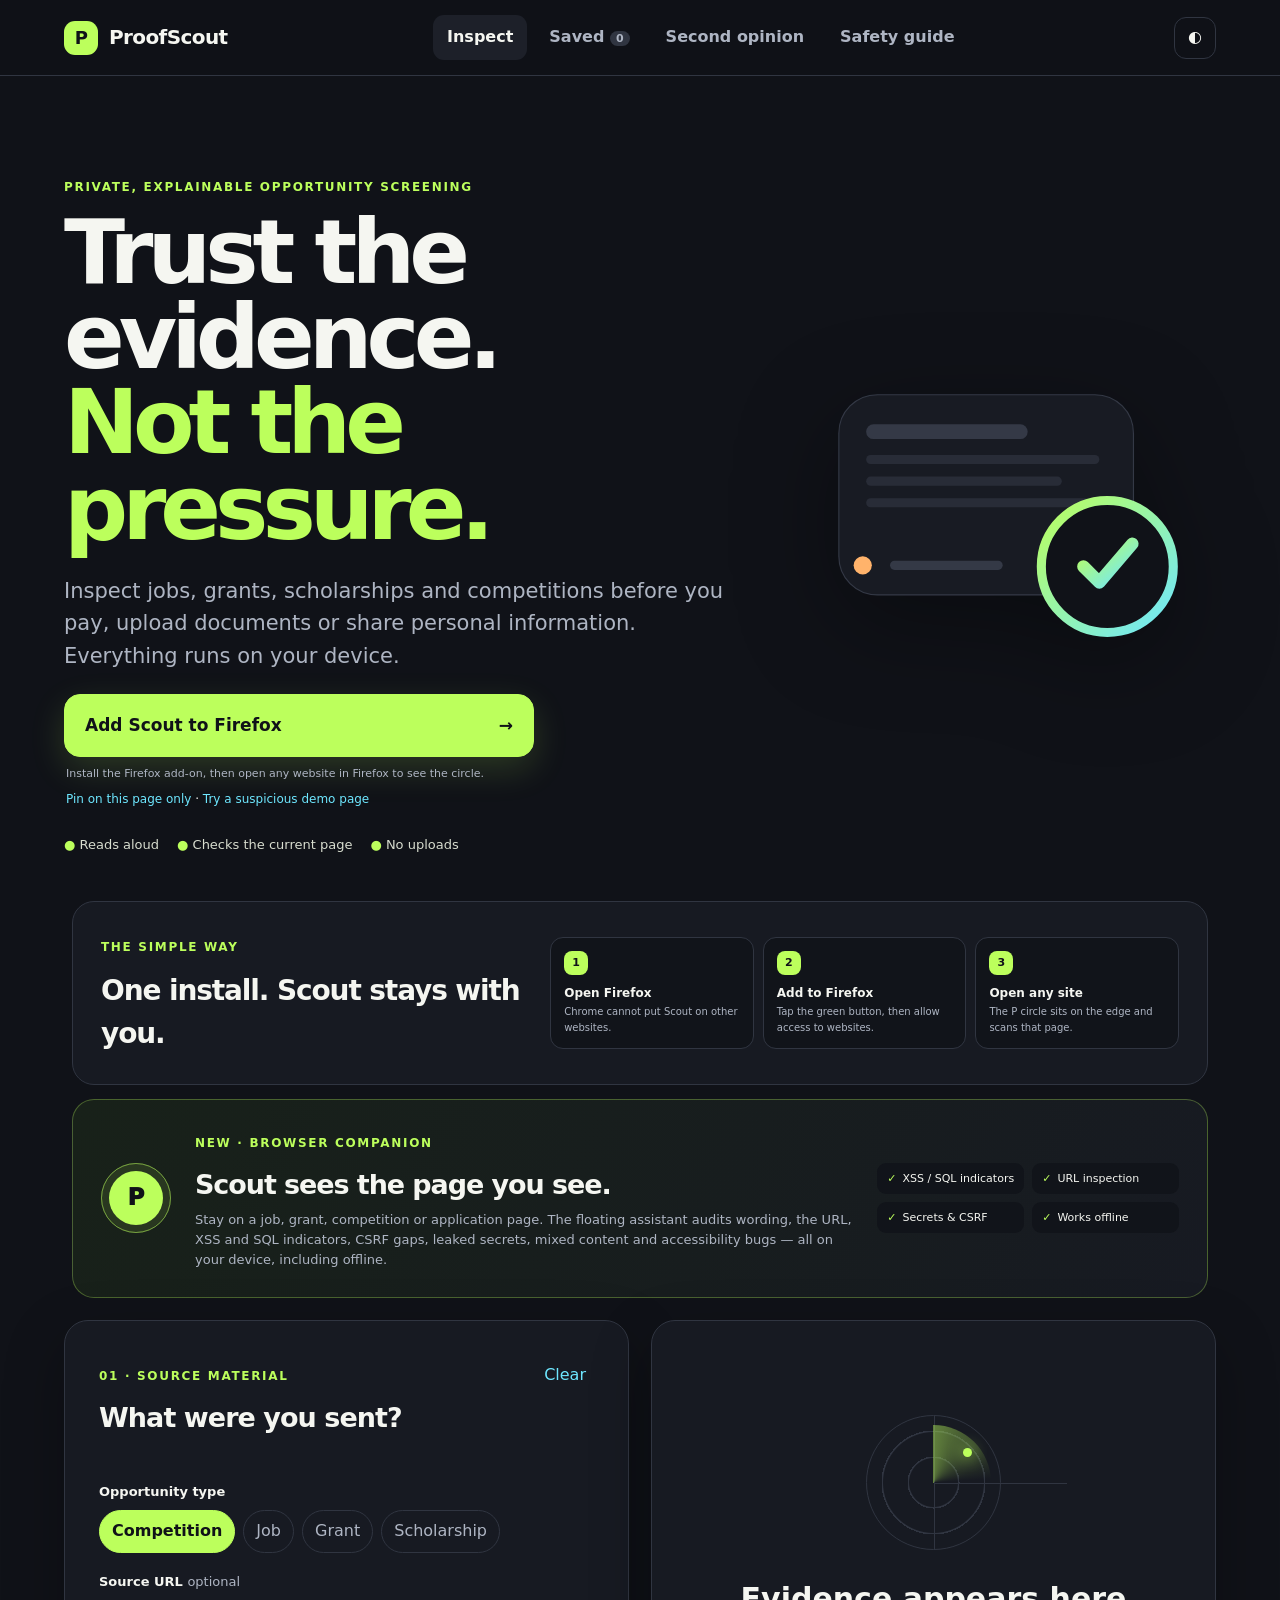
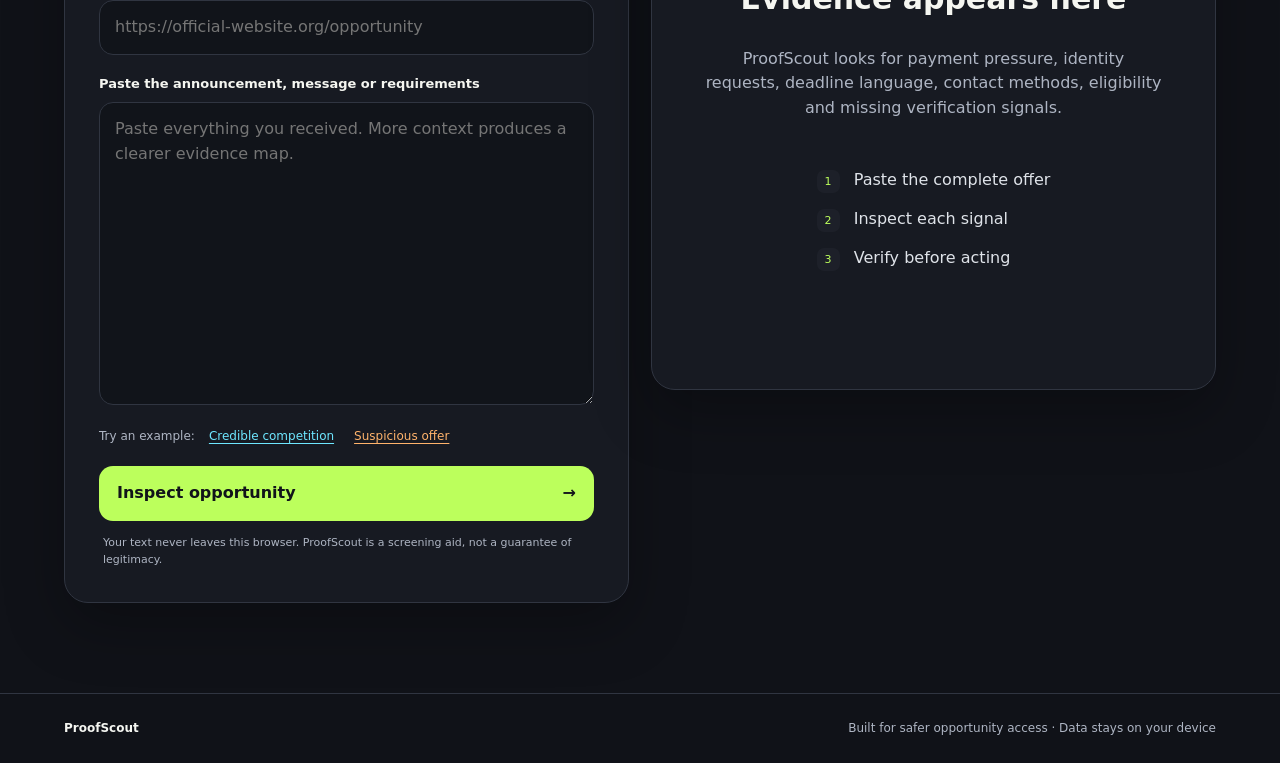
==== commit 34f5e16f: "Add an offline Security audit for XSS, SQL indicators and hardening gaps Scout now reads the current" ====
--- a/index.html
+++ b/index.html
@@ -7,8 +7,8 @@
   <meta name="description" content="ProofScout helps people inspect online opportunities before sharing money or personal information." />
   <title>ProofScout — Trust before you apply</title>
   <link rel="manifest" href="manifest.webmanifest" />
-  <link rel="stylesheet" href="styles.css?v=12" />
-  <link rel="stylesheet" href="scout.css?v=12" />
+  <link rel="stylesheet" href="styles.css?v=14" />
+  <link rel="stylesheet" href="scout.css?v=14" />
 </head>
 <body>
   <a class="skip" href="#main">Skip to main content</a>
@@ -60,8 +60,8 @@
 
       <section class="scout-strip" aria-labelledby="scoutTitle">
         <div class="scout-orb-demo" aria-hidden="true"><span>P</span><i></i><i></i><i></i></div>
-        <div><p class="step">NEW · BROWSER COMPANION</p><h2 id="scoutTitle">Scout sees the page you see.</h2><p>Stay on a job, grant, competition or application page. The floating assistant checks its wording and URL, diagnoses broken images, insecure forms and accessibility bugs, highlights affected elements, and reads its explanation aloud.</p></div>
-        <ul><li>Current-page scan</li><li>URL inspection</li><li>Bug doctor</li><li>Voice commands</li></ul>
+        <div><p class="step">NEW · BROWSER COMPANION</p><h2 id="scoutTitle">Scout sees the page you see.</h2><p>Stay on a job, grant, competition or application page. The floating assistant audits wording, the URL, XSS and SQL indicators, CSRF gaps, leaked secrets, mixed content and accessibility bugs — all on your device, including offline.</p></div>
+        <ul><li>XSS / SQL indicators</li><li>URL inspection</li><li>Secrets & CSRF</li><li>Works offline</li></ul>
       </section>
 
       <div class="workspace">
@@ -222,7 +222,7 @@
   <footer><span>ProofScout</span><span>Built for safer opportunity access · Data stays on your device</span></footer>
   <div id="toast" class="toast" role="status" aria-live="polite"></div>
   <script>window.ProofScoutManual=true;</script>
-  <script src="scout.js?v=13"></script>
-  <script type="module" src="app.js?v=13"></script>
+  <script src="scout.js?v=14"></script>
+  <script type="module" src="app.js?v=14"></script>
 </body>
 </html>
--- a/scout.css
+++ b/scout.css
@@ -32,8 +32,8 @@
 #proofscout-root .ps-title strong{display:block;font-size:15px}
 #proofscout-root .ps-title span{display:block;color:var(--ps-muted);font-size:10px}
 #proofscout-root .ps-icon{all:unset;box-sizing:border-box;width:32px;height:32px;border:1px solid var(--ps-line);border-radius:10px;display:grid;place-items:center;cursor:pointer;color:var(--ps-text)}
-#proofscout-root .ps-tabs{display:grid;grid-template-columns:repeat(3,1fr);gap:5px;padding:10px;background:#12151b}
-#proofscout-root .ps-tab{all:unset;box-sizing:border-box;text-align:center;padding:8px 5px;border-radius:9px;color:var(--ps-muted);font:700 11px/1.2 inherit;cursor:pointer}
+#proofscout-root .ps-tabs{display:grid;grid-template-columns:repeat(4,1fr);gap:4px;padding:10px;background:#12151b}
+#proofscout-root .ps-tab{all:unset;box-sizing:border-box;text-align:center;padding:8px 3px;border-radius:9px;color:var(--ps-muted);font:700 10px/1.2 inherit;cursor:pointer}
 #proofscout-root .ps-tab.ps-active{background:var(--ps-panel);color:var(--ps-text)}
 #proofscout-root .ps-body{padding:16px;overflow-y:auto;overscroll-behavior:contain}
 #proofscout-root .ps-hero{padding:15px;border:1px solid rgba(110,231,255,.28);background:rgba(110,231,255,.06);border-radius:15px;margin-bottom:12px}
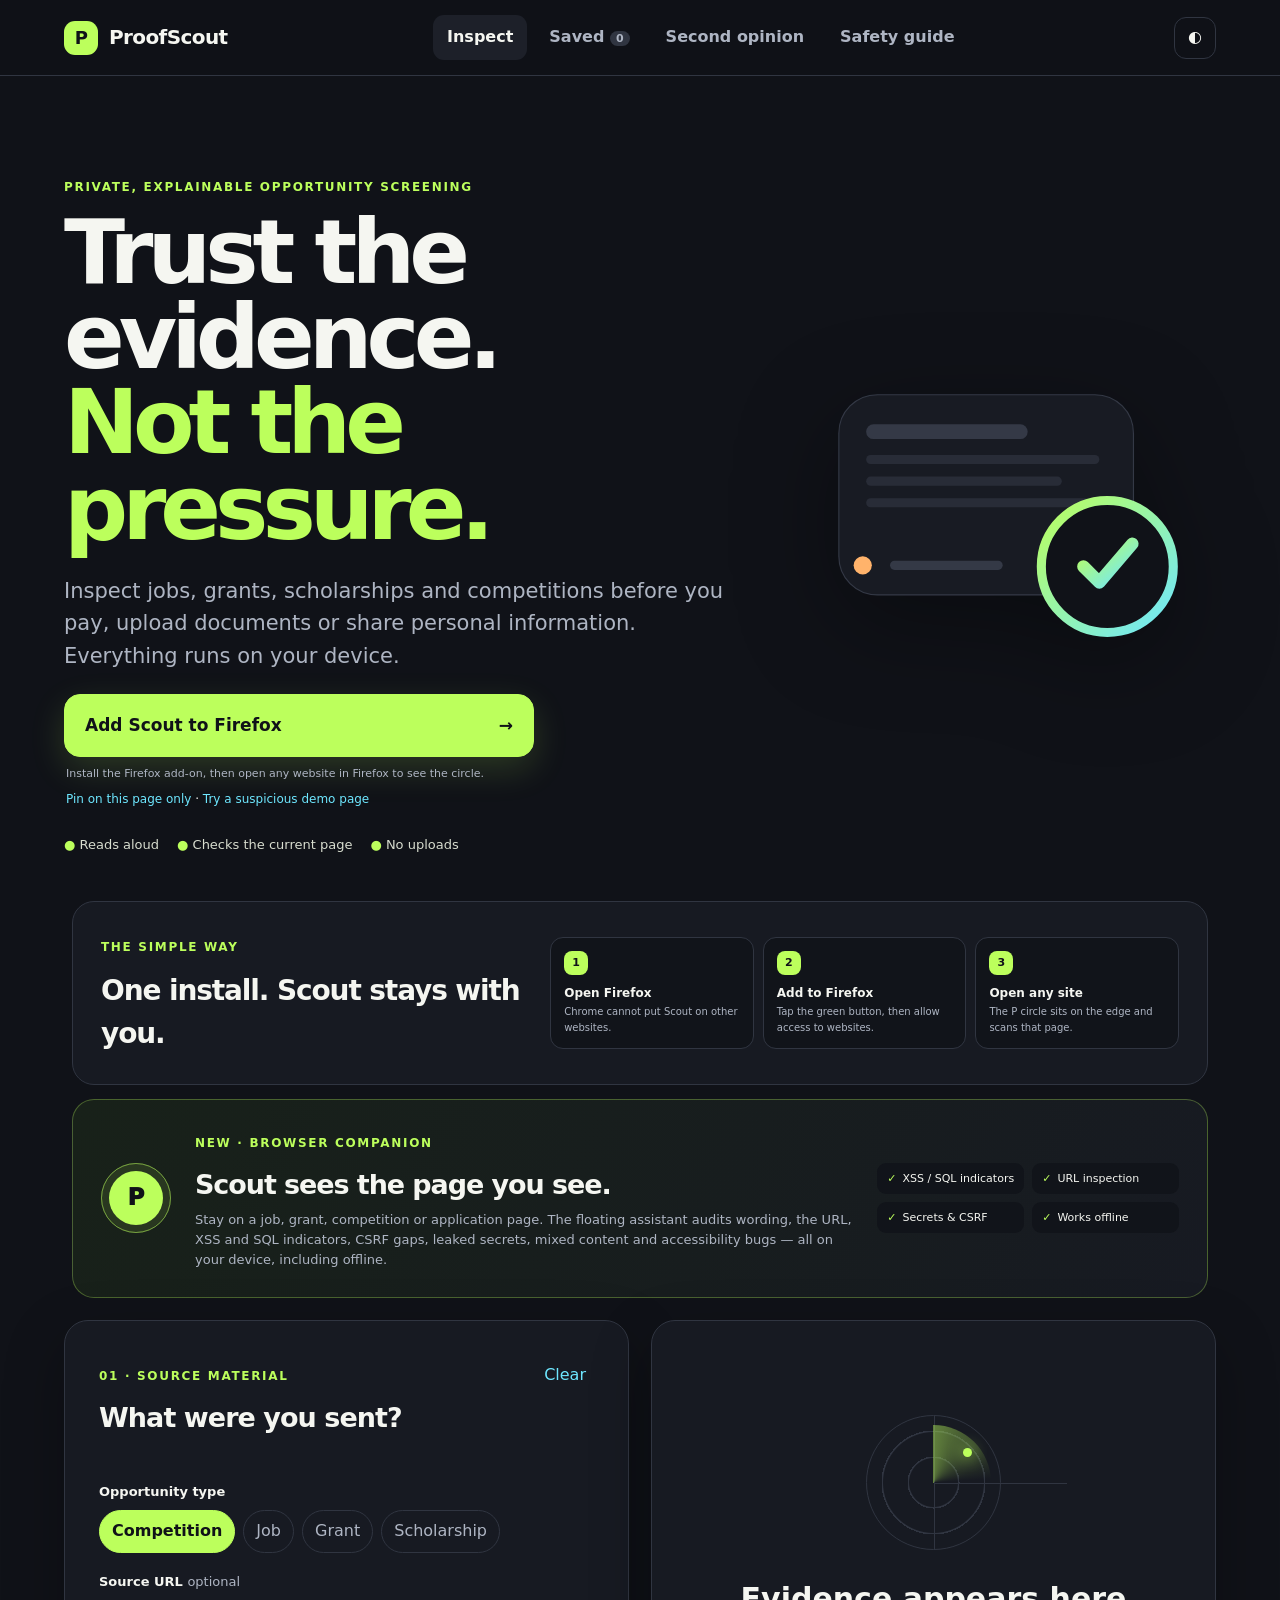
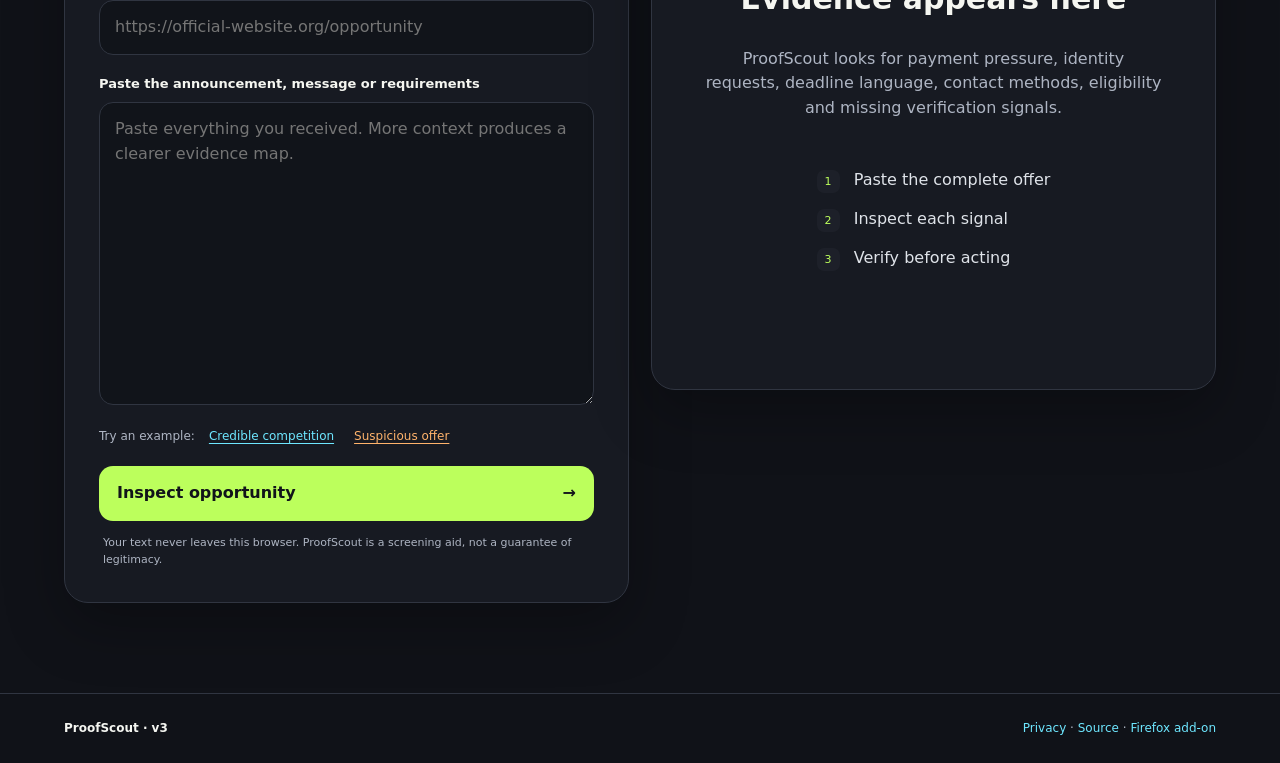
==== commit e3e2a2e9: "Finalize the hackathon repo: judge README, Devpost copy, and a clean v3 package Remove old XPI/zip c" ====
--- a/index.html
+++ b/index.html
@@ -7,8 +7,8 @@
   <meta name="description" content="ProofScout helps people inspect online opportunities before sharing money or personal information." />
   <title>ProofScout — Trust before you apply</title>
   <link rel="manifest" href="manifest.webmanifest" />
-  <link rel="stylesheet" href="styles.css?v=14" />
-  <link rel="stylesheet" href="scout.css?v=14" />
+  <link rel="stylesheet" href="styles.css?v=17" />
+  <link rel="stylesheet" href="scout.css?v=17" />
 </head>
 <body>
   <a class="skip" href="#main">Skip to main content</a>
@@ -219,10 +219,17 @@
     <a id="mobileInstallLink" href="https://addons.mozilla.org/android/addon/proofscout-page-assistant/"><span class="mobile-install-label">Add</span></a>
   </div>
 
-  <footer><span>ProofScout</span><span>Built for safer opportunity access · Data stays on your device</span></footer>
+  <footer>
+    <span>ProofScout · v3</span>
+    <span>
+      <a href="privacy.html">Privacy</a>
+      · <a href="https://github.com/favour187/ProofScout">Source</a>
+      · <a href="https://addons.mozilla.org/firefox/addon/proofscout-page-assistant/">Firefox add-on</a>
+    </span>
+  </footer>
   <div id="toast" class="toast" role="status" aria-live="polite"></div>
   <script>window.ProofScoutManual=true;</script>
-  <script src="scout.js?v=14"></script>
-  <script type="module" src="app.js?v=14"></script>
+  <script src="scout.js?v=15"></script>
+  <script type="module" src="app.js?v=15"></script>
 </body>
 </html>
--- a/styles.css
+++ b/styles.css
@@ -1 +1 @@
-:root{--bg:#101218;--panel:#171a22;--panel2:#1d2029;--line:#303541;--text:#f5f6f1;--muted:#aeb5c3;--lime:#bcff5c;--cyan:#6ee7ff;--amber:#ffb36b;--red:#ff6b79;--green:#7ee49b;--shadow:0 22px 60px rgba(0,0,0,.28);--radius:24px}*{box-sizing:border-box}html{scroll-behavior:smooth}body{margin:0;background:var(--bg);color:var(--text);font-family:Inter,ui-sans-serif,system-ui,-apple-system,BlinkMacSystemFont,"Segoe UI",sans-serif;line-height:1.55}button,input,textarea{font:inherit}.skip{position:fixed;top:-100px;left:20px;background:var(--lime);color:#101218;padding:10px 16px;z-index:99;border-radius:8px}.skip:focus{top:20px}.topbar{height:76px;display:flex;align-items:center;padding:0 clamp(20px,5vw,72px);border-bottom:1px solid var(--line);position:sticky;top:0;background:rgba(16,18,24,.92);backdrop-filter:blur(18px);z-index:20}.brand{display:flex;align-items:center;gap:11px;color:var(--text);text-decoration:none;font-weight:850;letter-spacing:-.03em;font-size:20px}.brand-mark{display:grid;place-items:center;width:34px;height:34px;border-radius:11px;background:var(--lime);color:#101218;font-size:18px}.topbar nav{display:flex;margin:auto;gap:8px}.nav-link,.icon-btn,.text-btn,.type-chip,.sample-btn{border:0;background:transparent;color:var(--muted);cursor:pointer}.nav-link{padding:10px 14px;border-radius:11px;font-weight:650}.nav-link:hover,.nav-link.active{background:var(--panel2);color:var(--text)}.count{background:var(--line);border-radius:99px;padding:1px 6px;font-size:11px}.icon-btn{width:42px;height:42px;border:1px solid var(--line);border-radius:12px;color:var(--text)}main{min-height:calc(100vh - 130px)}.view{display:none}.view.active{display:block}.hero{max-width:1280px;margin:0 auto;padding:clamp(54px,7vw,92px) clamp(20px,5vw,72px) 46px;display:grid;grid-template-columns:1.25fr .75fr;align-items:center;gap:60px}.eyebrow,.step{text-transform:uppercase;letter-spacing:.14em;font-size:12px;font-weight:800;color:var(--lime)}.hero h1,.page-heading h1{font-size:clamp(48px,7vw,92px);line-height:.95;letter-spacing:-.067em;margin:14px 0 24px;max-width:850px}.hero h1 span{color:var(--lime)}.lede{font-size:clamp(17px,2vw,21px);max-width:680px;color:var(--muted)}.hero-badges{display:flex;flex-wrap:wrap;gap:18px;color:#d8ddcf;font-size:13px;margin-top:27px}.hero-badges span::first-letter{color:var(--lime)}.download-row{display:flex;flex-wrap:wrap;gap:8px;margin-top:22px}.offline-download{display:inline-flex;align-items:center;justify-content:space-between;gap:25px;padding:12px 16px;border:1px solid var(--line);border-radius:13px;color:var(--text);text-decoration:none;font-weight:780;background:var(--panel);cursor:pointer}.offline-download:hover{border-color:var(--lime);color:var(--lime)}.install-primary{background:var(--lime);color:#101218;border-color:var(--lime)}.install-primary:hover{color:#101218;filter:brightness(1.06)}.hero-install{width:min(100%,470px);padding:17px 20px;border-radius:16px;font-size:17px;box-shadow:0 12px 35px rgba(188,255,92,.16)}.install-pending{background:var(--panel2);border-color:var(--line);color:var(--muted);box-shadow:none;cursor:not-allowed}.install-pending:hover{color:var(--muted);filter:none;border-color:var(--line)}.offline-explain{font-size:11px;color:var(--muted);margin:8px 2px}.keep-everywhere{margin:6px 2px 0;font-size:12px}.keep-everywhere a,.keep-everywhere button{color:var(--cyan);text-decoration:none;font-weight:650;background:none;border:0;padding:0;cursor:pointer;font:inherit}.keep-everywhere a:hover,.keep-everywhere button:hover{text-decoration:underline}.hero-art svg{width:100%;filter:drop-shadow(0 28px 50px rgba(0,0,0,.35))}.simple-flow{max-width:1136px;margin:0 auto 14px;padding:24px 28px;display:grid;grid-template-columns:.8fr 1.2fr;gap:30px;align-items:center;background:var(--panel);border:1px solid var(--line);border-radius:22px}.simple-flow h2{font-size:28px;letter-spacing:-.04em;margin:4px 0}.simple-flow ol{list-style:none;padding:0;margin:0;display:grid;grid-template-columns:repeat(3,1fr);gap:9px}.simple-flow li{padding:13px;background:#11141a;border:1px solid var(--line);border-radius:13px}.simple-flow li span{display:grid;place-items:center;width:24px;height:24px;border-radius:8px;background:var(--lime);color:#101218;font-weight:900;font-size:11px;margin-bottom:9px}.simple-flow li strong,.simple-flow li small{display:block}.simple-flow li strong{font-size:12px}.simple-flow li small{font-size:10px;color:var(--muted);margin-top:2px}.scout-strip{max-width:1136px;margin:0 auto 22px;padding:22px 28px;display:grid;grid-template-columns:auto 1fr auto;gap:24px;align-items:center;background:linear-gradient(115deg,#182119,var(--panel));border:1px solid rgba(188,255,92,.3);border-radius:22px}.scout-strip h2{font-size:27px;letter-spacing:-.04em;margin:4px 0}.scout-strip p:last-child{color:var(--muted);font-size:13px;max-width:680px;margin:4px 0}.scout-strip ul{list-style:none;padding:0;margin:0;display:grid;grid-template-columns:1fr 1fr;gap:8px}.scout-strip li{font-size:11px;padding:7px 10px;background:#11141a;border-radius:9px;white-space:nowrap}.scout-strip li:before{content:'✓';color:var(--lime);margin-right:6px}.scout-orb-demo{width:70px;height:70px;position:relative;display:grid;place-items:center}.scout-orb-demo span{width:54px;height:54px;display:grid;place-items:center;border-radius:50%;background:var(--lime);color:#101218;font-weight:950;font-size:23px;position:relative;z-index:2;box-shadow:0 0 0 7px rgba(188,255,92,.1)}.scout-orb-demo i{position:absolute;inset:0;border:1px solid rgba(188,255,92,.25);border-radius:50%;animation:orbWave 2.4s ease-out infinite}.scout-orb-demo i:nth-child(2){animation-delay:.8s}.scout-orb-demo i:nth-child(3){animation-delay:1.6s}@keyframes orbWave{from{transform:scale(.55);opacity:1}to{transform:scale(1.35);opacity:0}}.workspace{max-width:1280px;margin:0 auto;padding:0 clamp(20px,5vw,72px) 90px;display:grid;grid-template-columns:1fr 1fr;gap:22px;align-items:start}.input-card,.result-card,.empty-panel,.guide-grid article,.safety-callout{background:var(--panel);border:1px solid var(--line);border-radius:var(--radius);box-shadow:var(--shadow)}.input-card,.result-card{padding:clamp(22px,3vw,34px)}.section-head,.result-top,.signals-head{display:flex;justify-content:space-between;align-items:flex-start;gap:15px}.section-head h2,.result-top h2{margin:3px 0 24px;font-size:27px;letter-spacing:-.035em}.text-btn{color:var(--cyan);padding:8px}label{display:block;font-weight:700;font-size:13px;margin:19px 0 8px}label span{font-weight:500;color:var(--muted)}input,textarea{width:100%;border:1px solid var(--line);border-radius:14px;background:#11141a;color:var(--text);padding:14px 15px;outline:none}input:focus,textarea:focus{border-color:var(--cyan);box-shadow:0 0 0 3px rgba(110,231,255,.13)}textarea{resize:vertical;min-height:190px}.type-row{display:flex;flex-wrap:wrap;gap:8px}.type-chip{border:1px solid var(--line);padding:8px 12px;border-radius:99px}.type-chip.active{color:#101218;background:var(--lime);border-color:var(--lime);font-weight:750}.samples{display:flex;flex-wrap:wrap;align-items:center;gap:8px;margin:13px 0 20px;font-size:12px;color:var(--muted)}.sample-btn{color:var(--cyan);text-decoration:underline;text-underline-offset:3px}.danger-link{color:var(--amber)}.primary-btn,.secondary-btn{border:0;cursor:pointer;border-radius:14px;font-weight:800}.primary-btn{width:100%;background:var(--lime);color:#11141a;padding:15px 18px;display:flex;justify-content:space-between;align-items:center}.primary-btn:hover{filter:brightness(1.06);transform:translateY(-1px)}.primary-btn.small{width:auto;display:inline-flex;gap:30px;margin-top:10px}.secondary-btn{background:var(--panel2);color:var(--text);border:1px solid var(--line);padding:12px 15px}.privacy-note{font-size:11px;color:var(--muted);margin:13px 4px 0}.result-card.empty{min-height:670px;display:flex;align-items:center;justify-content:center;text-align:center;flex-direction:column;padding:50px}.empty h2{font-size:30px;margin:26px 0 8px}.empty p{max-width:460px;color:var(--muted)}.empty ol{list-style:none;padding:0;text-align:left;margin-top:24px}.empty li{padding:7px;color:#dfe3e9}.empty li span{display:inline-grid;place-items:center;width:23px;height:23px;background:var(--panel2);border-radius:7px;margin-right:9px;color:var(--lime);font-size:11px}.radar{width:135px;height:135px;border:1px solid var(--line);border-radius:50%;position:relative;background:repeating-radial-gradient(circle,transparent 0 24px,var(--line) 25px 26px)}.radar:before,.radar:after{content:"";position:absolute;background:var(--line)}.radar:before{width:1px;height:100%;left:50%}.radar:after{height:1px;width:100%;top:50%}.radar span{position:absolute;inset:9px;border-radius:50%;background:conic-gradient(from 0deg,rgba(188,255,92,.45),transparent 24%);animation:spin 3s linear infinite}.radar i{position:absolute;width:9px;height:9px;border-radius:50%;background:var(--lime);top:32px;right:28px;box-shadow:0 0 16px var(--lime)}@keyframes spin{to{transform:rotate(360deg)}}.score-dial{width:94px;height:94px;flex:0 0 auto;display:grid;place-content:center;text-align:center;border-radius:50%;background:conic-gradient(var(--green) 0%,var(--line) 0);position:relative}.score-dial:before{content:"";position:absolute;inset:7px;border-radius:50%;background:var(--panel)}.score-dial>*{position:relative}.score-dial strong{font-size:27px;line-height:1}.score-dial span{font-size:9px;color:var(--muted)}.verdict{display:flex;gap:13px;padding:16px;border:1px solid rgba(126,228,155,.35);background:rgba(126,228,155,.08);border-radius:16px;margin:20px 0}.verdict>span{display:grid;place-items:center;width:32px;height:32px;border-radius:9px;background:var(--green);color:#0d1710;font-weight:900;flex:0 0 auto}.verdict strong{display:block}.verdict p{margin:2px 0 0;color:var(--muted);font-size:13px}.verdict.warning{border-color:rgba(255,179,107,.4);background:rgba(255,179,107,.08)}.verdict.warning>span{background:var(--amber)}.verdict.danger{border-color:rgba(255,107,121,.4);background:rgba(255,107,121,.08)}.verdict.danger>span{background:var(--red)}h3{font-size:13px;text-transform:uppercase;letter-spacing:.08em;color:#d6dbe3;margin:25px 0 12px}.claim-grid{display:grid;grid-template-columns:1fr 1fr;gap:8px}.claim{padding:11px 12px;background:#11141a;border-radius:12px;border:1px solid #252a34}.claim span{display:block;font-size:9px;color:var(--muted);text-transform:uppercase;letter-spacing:.08em}.claim strong{display:block;white-space:nowrap;overflow:hidden;text-overflow:ellipsis;font-size:13px;margin-top:2px}.signals-head span{font-size:11px;color:var(--muted);margin-top:27px}.signal{display:grid;grid-template-columns:28px 1fr auto;gap:10px;padding:12px 0;border-top:1px solid var(--line);align-items:start}.signal-icon{width:26px;height:26px;border-radius:8px;display:grid;place-items:center;background:rgba(126,228,155,.12);color:var(--green);font-size:12px}.signal.warn .signal-icon{background:rgba(255,179,107,.12);color:var(--amber)}.signal.high .signal-icon{background:rgba(255,107,121,.12);color:var(--red)}.signal strong{font-size:13px}.signal p{margin:2px 0;color:var(--muted);font-size:11px}.points{font-size:10px;color:var(--muted);white-space:nowrap}.action{display:flex;gap:10px;padding:10px 0;border-top:1px solid var(--line);font-size:12px}.action input{width:auto;accent-color:var(--lime);margin-top:4px}.completeness{margin-top:24px}.completeness-head{display:flex;align-items:center;justify-content:space-between}.completeness-head h3{margin-bottom:8px}.completeness-head strong{font-size:13px;color:var(--cyan)}.meter{height:8px;background:#11141a;border-radius:99px;overflow:hidden;border:1px solid var(--line)}.meter span{display:block;height:100%;width:0;background:linear-gradient(90deg,var(--cyan),var(--lime));border-radius:99px;transition:width .4s ease}.completeness p{font-size:11px;color:var(--muted);margin:8px 0}.verify-box{display:flex;align-items:center;justify-content:space-between;gap:18px;margin-top:24px;padding:16px;border-radius:16px;background:#11141a;border:1px solid var(--line)}.verify-box h3{margin:0 0 4px}.verify-box p{font-size:11px;color:var(--muted);margin:0}.verify-box button{flex:0 0 auto}.result-actions{display:flex;flex-wrap:wrap;gap:8px;margin-top:12px}.language-card{margin-top:14px;padding:24px;background:linear-gradient(135deg,var(--panel),#18221c);border:1px solid var(--line);border-radius:var(--radius)}.language-card{display:grid;grid-template-columns:1fr auto;gap:18px;align-items:center}.language-card h2{margin:4px 0;font-size:22px}.language-card #hausaGuide{grid-column:1/-1;border-top:1px solid var(--line);padding-top:14px}.language-card #hausaGuide p{color:var(--text);font-size:14px}.narrow{max-width:1060px;margin:0 auto;padding:80px clamp(20px,5vw,72px) 100px}.page-heading{margin-bottom:40px}.page-heading h1{font-size:clamp(46px,7vw,76px);margin-bottom:18px}.page-heading>p:last-child{color:var(--muted);font-size:18px}.compare-panel{background:linear-gradient(135deg,var(--panel),#1a2221);border:1px solid var(--line);border-radius:var(--radius);padding:24px;margin-bottom:18px}.compare-panel h2{font-size:24px;margin:4px 0}.compare-panel>div>p:last-child{font-size:12px;color:var(--muted)}.compare-controls{display:grid;grid-template-columns:1fr auto 1fr auto;align-items:end;gap:12px;margin-top:16px}.compare-controls label{margin:0}.compare-controls select,.relay-card select{width:100%;border:1px solid var(--line);border-radius:12px;background:#11141a;color:var(--text);padding:12px}.compare-controls>span{font-size:11px;color:var(--muted);padding-bottom:13px}.compare-result{display:grid;grid-template-columns:1fr 1fr;gap:10px;margin-top:18px}.compare-side{background:#11141a;border:1px solid var(--line);border-radius:14px;padding:16px}.compare-side.winner{border-color:var(--lime);box-shadow:inset 0 0 0 1px rgba(188,255,92,.15)}.compare-side h3{margin:0 0 10px;color:var(--text);font-size:15px;text-transform:none;letter-spacing:0}.compare-stat{display:flex;justify-content:space-between;border-top:1px solid var(--line);padding:8px 0;font-size:12px}.compare-stat span{color:var(--muted)}.case-list{display:grid;gap:12px}.case-card{background:var(--panel);border:1px solid var(--line);border-radius:18px;padding:20px;display:grid;grid-template-columns:1fr auto;gap:20px}.case-meta{display:flex;gap:10px;color:var(--muted);font-size:11px}.risk-pill{padding:5px 9px;border-radius:99px;background:rgba(126,228,155,.12);color:var(--green);font-weight:800;font-size:11px}.risk-pill.warn{color:var(--amber);background:rgba(255,179,107,.12)}.risk-pill.high{color:var(--red);background:rgba(255,107,121,.12)}.case-card h2{font-size:18px;margin:10px 0 4px}.case-card p{font-size:12px;color:var(--muted);margin:0}.delete-case{align-self:center;background:transparent;border:1px solid var(--line);color:var(--muted);border-radius:10px;padding:8px 11px;cursor:pointer}.empty-panel{text-align:center;padding:70px 25px}.relay-grid{display:grid;grid-template-columns:1fr 1fr;gap:16px}.relay-card{background:var(--panel);border:1px solid var(--line);border-radius:var(--radius);padding:26px;box-shadow:var(--shadow)}.relay-number{display:grid;place-items:center;width:38px;height:38px;border-radius:12px;background:var(--lime);color:#101218;font-weight:900}.relay-card h2{font-size:24px;letter-spacing:-.03em;margin:16px 0 8px}.relay-card>p{color:var(--muted);font-size:13px;min-height:42px}.check-row{display:flex;gap:9px;align-items:flex-start;font-weight:600}.check-row input{width:auto;margin-top:4px;accent-color:var(--lime)}.redaction-preview{height:142px;overflow:auto;background:#11141a;border:1px solid var(--line);border-radius:13px;padding:13px;color:var(--muted);font:11px/1.55 ui-monospace,SFMono-Regular,monospace;margin:12px 0 15px;white-space:pre-wrap}.file-drop{display:flex;min-height:110px;border:1px dashed #4b5261;border-radius:14px;align-items:center;justify-content:center;flex-direction:column;cursor:pointer;text-align:center}.file-drop:hover{border-color:var(--cyan);background:rgba(110,231,255,.04)}.file-drop span{font-size:11px;color:var(--muted)}.visually-hidden{position:absolute!important;width:1px!important;height:1px!important;overflow:hidden!important;clip:rect(0 0 0 0)!important}.review-summary{margin:16px 0;padding:14px;background:#11141a;border-radius:13px;font-size:12px}.review-summary strong{display:block;font-size:16px;margin-bottom:5px}.relay-why{margin-top:16px;padding:22px;border:1px solid rgba(110,231,255,.35);border-radius:18px;background:rgba(110,231,255,.05)}.relay-why p{color:var(--muted);font-size:13px;margin:4px 0 0}.guide-grid{display:grid;grid-template-columns:repeat(2,1fr);gap:13px}.guide-grid article{padding:25px}.guide-grid article>span{color:var(--lime);font-size:12px;font-weight:900}.guide-grid h2{font-size:20px;margin:13px 0 7px}.guide-grid p,.safety-callout p{color:var(--muted);font-size:13px}.safety-callout{margin-top:14px;padding:24px;border-color:rgba(255,179,107,.5)}footer{min-height:70px;border-top:1px solid var(--line);display:flex;justify-content:space-between;align-items:center;padding:20px clamp(20px,5vw,72px);color:var(--muted);font-size:12px}footer span:first-child{color:var(--text);font-weight:800}.mobile-install-bar{display:none}.toast{position:fixed;right:25px;bottom:25px;padding:13px 17px;background:var(--text);color:var(--bg);border-radius:12px;font-weight:750;transform:translateY(100px);opacity:0;transition:.25s;z-index:80}.toast.show{transform:none;opacity:1}.high-contrast{--bg:#000;--panel:#080808;--panel2:#111;--line:#555;--text:#fff;--muted:#ddd;--lime:#d2ff00;--cyan:#00f0ff}.high-contrast .topbar{background:rgba(0,0,0,.95)}@media(max-width:900px){.simple-flow{margin-left:20px;margin-right:20px;grid-template-columns:1fr}.simple-flow ol{grid-template-columns:1fr}.scout-strip{margin-left:20px;margin-right:20px;grid-template-columns:auto 1fr}.scout-strip ul{grid-column:1/-1}.relay-grid{grid-template-columns:1fr}.compare-controls{grid-template-columns:1fr}.compare-controls>span{padding:0}.hero{grid-template-columns:1fr}.hero-art{display:none}.workspace{grid-template-columns:1fr}.topbar{padding:0 18px}.topbar nav{margin-left:auto;margin-right:8px}.nav-link{font-size:0;padding:9px}.nav-link:before{font-size:12px}.nav-link[data-view="scanner"]:before{content:"Inspect"}.nav-link[data-view="cases"]:before{content:"Saved"}.nav-link[data-view="relay"]:before{content:"Review"}.nav-link[data-view="guide"]:before{content:"Guide"}.count{font-size:10px}.brand>span:last-child{display:none}.result-card.empty{min-height:420px}.guide-grid{grid-template-columns:1fr}}@media(max-width:520px){body{padding-bottom:82px}.topbar nav{display:none}.hero{padding-top:34px}.verify-box,.language-card{display:flex;flex-direction:column;align-items:stretch}.verify-box button{width:100%}.hero h1{font-size:46px}.hero .lede{font-size:16px}.download-row{width:100%}.hero-install{width:100%;font-size:16px}.hero-badges{gap:8px;flex-direction:column}.mobile-install-bar{position:fixed;display:flex;left:10px;right:10px;bottom:10px;z-index:90;align-items:center;gap:12px;padding:11px 12px;background:#f5f6f1;color:#101218;border-radius:16px;box-shadow:0 16px 50px rgba(0,0,0,.5)}.mobile-install-bar>div{min-width:0;flex:1}.mobile-install-bar strong,.mobile-install-bar span{display:block}.mobile-install-bar strong{font-size:13px}.mobile-install-bar>div span{font-size:9px;color:#5c6470;white-space:nowrap;overflow:hidden;text-overflow:ellipsis}.mobile-install-bar a,.mobile-install-bar button{background:var(--lime);color:#101218;text-decoration:none;font-weight:900;border:0;border-radius:11px;padding:11px 15px;font-size:12px;flex:0 0 auto}.mobile-install-bar button:disabled{background:#d7dbe0;color:#68707a}.input-card,.result-card{border-radius:18px;padding:19px}.claim-grid{grid-template-columns:1fr}.result-top{align-items:center}.score-dial{width:78px;height:78px}.result-actions{flex-direction:column}.secondary-btn{width:100%}footer{align-items:flex-start;flex-direction:column;gap:5px}}@media(prefers-reduced-motion:reduce){*{scroll-behavior:auto!important;animation:none!important;transition:none!important}}@media print{.topbar,.hero,.input-card,.result-actions,footer,.toast{display:none!important}.workspace{display:block;padding:0}.result-card{border:0;box-shadow:none;background:#fff;color:#111}.result-card *{color:#111!important}.result-card{display:block!important}.signal,.action{border-color:#ddd}}
+:root{--bg:#101218;--panel:#171a22;--panel2:#1d2029;--line:#303541;--text:#f5f6f1;--muted:#aeb5c3;--lime:#bcff5c;--cyan:#6ee7ff;--amber:#ffb36b;--red:#ff6b79;--green:#7ee49b;--shadow:0 22px 60px rgba(0,0,0,.28);--radius:24px}*{box-sizing:border-box}html{scroll-behavior:smooth}body{margin:0;background:var(--bg);color:var(--text);font-family:Inter,ui-sans-serif,system-ui,-apple-system,BlinkMacSystemFont,"Segoe UI",sans-serif;line-height:1.55}button,input,textarea{font:inherit}.skip{position:fixed;top:-100px;left:20px;background:var(--lime);color:#101218;padding:10px 16px;z-index:99;border-radius:8px}.skip:focus{top:20px}.topbar{height:76px;display:flex;align-items:center;padding:0 clamp(20px,5vw,72px);border-bottom:1px solid var(--line);position:sticky;top:0;background:rgba(16,18,24,.92);backdrop-filter:blur(18px);z-index:20}.brand{display:flex;align-items:center;gap:11px;color:var(--text);text-decoration:none;font-weight:850;letter-spacing:-.03em;font-size:20px}.brand-mark{display:grid;place-items:center;width:34px;height:34px;border-radius:11px;background:var(--lime);color:#101218;font-size:18px}.topbar nav{display:flex;margin:auto;gap:8px}.nav-link,.icon-btn,.text-btn,.type-chip,.sample-btn{border:0;background:transparent;color:var(--muted);cursor:pointer}.nav-link{padding:10px 14px;border-radius:11px;font-weight:650}.nav-link:hover,.nav-link.active{background:var(--panel2);color:var(--text)}.count{background:var(--line);border-radius:99px;padding:1px 6px;font-size:11px}.icon-btn{width:42px;height:42px;border:1px solid var(--line);border-radius:12px;color:var(--text)}main{min-height:calc(100vh - 130px)}.view{display:none}.view.active{display:block}.hero{max-width:1280px;margin:0 auto;padding:clamp(54px,7vw,92px) clamp(20px,5vw,72px) 46px;display:grid;grid-template-columns:1.25fr .75fr;align-items:center;gap:60px}.eyebrow,.step{text-transform:uppercase;letter-spacing:.14em;font-size:12px;font-weight:800;color:var(--lime)}.hero h1,.page-heading h1{font-size:clamp(48px,7vw,92px);line-height:.95;letter-spacing:-.067em;margin:14px 0 24px;max-width:850px}.hero h1 span{color:var(--lime)}.lede{font-size:clamp(17px,2vw,21px);max-width:680px;color:var(--muted)}.hero-badges{display:flex;flex-wrap:wrap;gap:18px;color:#d8ddcf;font-size:13px;margin-top:27px}.hero-badges span::first-letter{color:var(--lime)}.download-row{display:flex;flex-wrap:wrap;gap:8px;margin-top:22px}.offline-download{display:inline-flex;align-items:center;justify-content:space-between;gap:25px;padding:12px 16px;border:1px solid var(--line);border-radius:13px;color:var(--text);text-decoration:none;font-weight:780;background:var(--panel);cursor:pointer}.offline-download:hover{border-color:var(--lime);color:var(--lime)}.install-primary{background:var(--lime);color:#101218;border-color:var(--lime)}.install-primary:hover{color:#101218;filter:brightness(1.06)}.hero-install{width:min(100%,470px);padding:17px 20px;border-radius:16px;font-size:17px;box-shadow:0 12px 35px rgba(188,255,92,.16)}.install-pending{background:var(--panel2);border-color:var(--line);color:var(--muted);box-shadow:none;cursor:not-allowed}.install-pending:hover{color:var(--muted);filter:none;border-color:var(--line)}.offline-explain{font-size:11px;color:var(--muted);margin:8px 2px}.keep-everywhere{margin:6px 2px 0;font-size:12px}.keep-everywhere a,.keep-everywhere button{color:var(--cyan);text-decoration:none;font-weight:650;background:none;border:0;padding:0;cursor:pointer;font:inherit}.keep-everywhere a:hover,.keep-everywhere button:hover{text-decoration:underline}.hero-art svg{width:100%;filter:drop-shadow(0 28px 50px rgba(0,0,0,.35))}.simple-flow{max-width:1136px;margin:0 auto 14px;padding:24px 28px;display:grid;grid-template-columns:.8fr 1.2fr;gap:30px;align-items:center;background:var(--panel);border:1px solid var(--line);border-radius:22px}.simple-flow h2{font-size:28px;letter-spacing:-.04em;margin:4px 0}.simple-flow ol{list-style:none;padding:0;margin:0;display:grid;grid-template-columns:repeat(3,1fr);gap:9px}.simple-flow li{padding:13px;background:#11141a;border:1px solid var(--line);border-radius:13px}.simple-flow li span{display:grid;place-items:center;width:24px;height:24px;border-radius:8px;background:var(--lime);color:#101218;font-weight:900;font-size:11px;margin-bottom:9px}.simple-flow li strong,.simple-flow li small{display:block}.simple-flow li strong{font-size:12px}.simple-flow li small{font-size:10px;color:var(--muted);margin-top:2px}.scout-strip{max-width:1136px;margin:0 auto 22px;padding:22px 28px;display:grid;grid-template-columns:auto 1fr auto;gap:24px;align-items:center;background:linear-gradient(115deg,#182119,var(--panel));border:1px solid rgba(188,255,92,.3);border-radius:22px}.scout-strip h2{font-size:27px;letter-spacing:-.04em;margin:4px 0}.scout-strip p:last-child{color:var(--muted);font-size:13px;max-width:680px;margin:4px 0}.scout-strip ul{list-style:none;padding:0;margin:0;display:grid;grid-template-columns:1fr 1fr;gap:8px}.scout-strip li{font-size:11px;padding:7px 10px;background:#11141a;border-radius:9px;white-space:nowrap}.scout-strip li:before{content:'✓';color:var(--lime);margin-right:6px}.scout-orb-demo{width:70px;height:70px;position:relative;display:grid;place-items:center}.scout-orb-demo span{width:54px;height:54px;display:grid;place-items:center;border-radius:50%;background:var(--lime);color:#101218;font-weight:950;font-size:23px;position:relative;z-index:2;box-shadow:0 0 0 7px rgba(188,255,92,.1)}.scout-orb-demo i{position:absolute;inset:0;border:1px solid rgba(188,255,92,.25);border-radius:50%;animation:orbWave 2.4s ease-out infinite}.scout-orb-demo i:nth-child(2){animation-delay:.8s}.scout-orb-demo i:nth-child(3){animation-delay:1.6s}@keyframes orbWave{from{transform:scale(.55);opacity:1}to{transform:scale(1.35);opacity:0}}.workspace{max-width:1280px;margin:0 auto;padding:0 clamp(20px,5vw,72px) 90px;display:grid;grid-template-columns:1fr 1fr;gap:22px;align-items:start}.input-card,.result-card,.empty-panel,.guide-grid article,.safety-callout{background:var(--panel);border:1px solid var(--line);border-radius:var(--radius);box-shadow:var(--shadow)}.input-card,.result-card{padding:clamp(22px,3vw,34px)}.section-head,.result-top,.signals-head{display:flex;justify-content:space-between;align-items:flex-start;gap:15px}.section-head h2,.result-top h2{margin:3px 0 24px;font-size:27px;letter-spacing:-.035em}.text-btn{color:var(--cyan);padding:8px}label{display:block;font-weight:700;font-size:13px;margin:19px 0 8px}label span{font-weight:500;color:var(--muted)}input,textarea{width:100%;border:1px solid var(--line);border-radius:14px;background:#11141a;color:var(--text);padding:14px 15px;outline:none}input:focus,textarea:focus{border-color:var(--cyan);box-shadow:0 0 0 3px rgba(110,231,255,.13)}textarea{resize:vertical;min-height:190px}.type-row{display:flex;flex-wrap:wrap;gap:8px}.type-chip{border:1px solid var(--line);padding:8px 12px;border-radius:99px}.type-chip.active{color:#101218;background:var(--lime);border-color:var(--lime);font-weight:750}.samples{display:flex;flex-wrap:wrap;align-items:center;gap:8px;margin:13px 0 20px;font-size:12px;color:var(--muted)}.sample-btn{color:var(--cyan);text-decoration:underline;text-underline-offset:3px}.danger-link{color:var(--amber)}.primary-btn,.secondary-btn{border:0;cursor:pointer;border-radius:14px;font-weight:800}.primary-btn{width:100%;background:var(--lime);color:#11141a;padding:15px 18px;display:flex;justify-content:space-between;align-items:center}.primary-btn:hover{filter:brightness(1.06);transform:translateY(-1px)}.primary-btn.small{width:auto;display:inline-flex;gap:30px;margin-top:10px}.secondary-btn{background:var(--panel2);color:var(--text);border:1px solid var(--line);padding:12px 15px}.privacy-note{font-size:11px;color:var(--muted);margin:13px 4px 0}.result-card.empty{min-height:670px;display:flex;align-items:center;justify-content:center;text-align:center;flex-direction:column;padding:50px}.empty h2{font-size:30px;margin:26px 0 8px}.empty p{max-width:460px;color:var(--muted)}.empty ol{list-style:none;padding:0;text-align:left;margin-top:24px}.empty li{padding:7px;color:#dfe3e9}.empty li span{display:inline-grid;place-items:center;width:23px;height:23px;background:var(--panel2);border-radius:7px;margin-right:9px;color:var(--lime);font-size:11px}.radar{width:135px;height:135px;border:1px solid var(--line);border-radius:50%;position:relative;background:repeating-radial-gradient(circle,transparent 0 24px,var(--line) 25px 26px)}.radar:before,.radar:after{content:"";position:absolute;background:var(--line)}.radar:before{width:1px;height:100%;left:50%}.radar:after{height:1px;width:100%;top:50%}.radar span{position:absolute;inset:9px;border-radius:50%;background:conic-gradient(from 0deg,rgba(188,255,92,.45),transparent 24%);animation:spin 3s linear infinite}.radar i{position:absolute;width:9px;height:9px;border-radius:50%;background:var(--lime);top:32px;right:28px;box-shadow:0 0 16px var(--lime)}@keyframes spin{to{transform:rotate(360deg)}}.score-dial{width:94px;height:94px;flex:0 0 auto;display:grid;place-content:center;text-align:center;border-radius:50%;background:conic-gradient(var(--green) 0%,var(--line) 0);position:relative}.score-dial:before{content:"";position:absolute;inset:7px;border-radius:50%;background:var(--panel)}.score-dial>*{position:relative}.score-dial strong{font-size:27px;line-height:1}.score-dial span{font-size:9px;color:var(--muted)}.verdict{display:flex;gap:13px;padding:16px;border:1px solid rgba(126,228,155,.35);background:rgba(126,228,155,.08);border-radius:16px;margin:20px 0}.verdict>span{display:grid;place-items:center;width:32px;height:32px;border-radius:9px;background:var(--green);color:#0d1710;font-weight:900;flex:0 0 auto}.verdict strong{display:block}.verdict p{margin:2px 0 0;color:var(--muted);font-size:13px}.verdict.warning{border-color:rgba(255,179,107,.4);background:rgba(255,179,107,.08)}.verdict.warning>span{background:var(--amber)}.verdict.danger{border-color:rgba(255,107,121,.4);background:rgba(255,107,121,.08)}.verdict.danger>span{background:var(--red)}h3{font-size:13px;text-transform:uppercase;letter-spacing:.08em;color:#d6dbe3;margin:25px 0 12px}.claim-grid{display:grid;grid-template-columns:1fr 1fr;gap:8px}.claim{padding:11px 12px;background:#11141a;border-radius:12px;border:1px solid #252a34}.claim span{display:block;font-size:9px;color:var(--muted);text-transform:uppercase;letter-spacing:.08em}.claim strong{display:block;white-space:nowrap;overflow:hidden;text-overflow:ellipsis;font-size:13px;margin-top:2px}.signals-head span{font-size:11px;color:var(--muted);margin-top:27px}.signal{display:grid;grid-template-columns:28px 1fr auto;gap:10px;padding:12px 0;border-top:1px solid var(--line);align-items:start}.signal-icon{width:26px;height:26px;border-radius:8px;display:grid;place-items:center;background:rgba(126,228,155,.12);color:var(--green);font-size:12px}.signal.warn .signal-icon{background:rgba(255,179,107,.12);color:var(--amber)}.signal.high .signal-icon{background:rgba(255,107,121,.12);color:var(--red)}.signal strong{font-size:13px}.signal p{margin:2px 0;color:var(--muted);font-size:11px}.points{font-size:10px;color:var(--muted);white-space:nowrap}.action{display:flex;gap:10px;padding:10px 0;border-top:1px solid var(--line);font-size:12px}.action input{width:auto;accent-color:var(--lime);margin-top:4px}.completeness{margin-top:24px}.completeness-head{display:flex;align-items:center;justify-content:space-between}.completeness-head h3{margin-bottom:8px}.completeness-head strong{font-size:13px;color:var(--cyan)}.meter{height:8px;background:#11141a;border-radius:99px;overflow:hidden;border:1px solid var(--line)}.meter span{display:block;height:100%;width:0;background:linear-gradient(90deg,var(--cyan),var(--lime));border-radius:99px;transition:width .4s ease}.completeness p{font-size:11px;color:var(--muted);margin:8px 0}.verify-box{display:flex;align-items:center;justify-content:space-between;gap:18px;margin-top:24px;padding:16px;border-radius:16px;background:#11141a;border:1px solid var(--line)}.verify-box h3{margin:0 0 4px}.verify-box p{font-size:11px;color:var(--muted);margin:0}.verify-box button{flex:0 0 auto}.result-actions{display:flex;flex-wrap:wrap;gap:8px;margin-top:12px}.language-card{margin-top:14px;padding:24px;background:linear-gradient(135deg,var(--panel),#18221c);border:1px solid var(--line);border-radius:var(--radius)}.language-card{display:grid;grid-template-columns:1fr auto;gap:18px;align-items:center}.language-card h2{margin:4px 0;font-size:22px}.language-card #hausaGuide{grid-column:1/-1;border-top:1px solid var(--line);padding-top:14px}.language-card #hausaGuide p{color:var(--text);font-size:14px}.narrow{max-width:1060px;margin:0 auto;padding:80px clamp(20px,5vw,72px) 100px}.page-heading{margin-bottom:40px}.page-heading h1{font-size:clamp(46px,7vw,76px);margin-bottom:18px}.page-heading>p:last-child{color:var(--muted);font-size:18px}.compare-panel{background:linear-gradient(135deg,var(--panel),#1a2221);border:1px solid var(--line);border-radius:var(--radius);padding:24px;margin-bottom:18px}.compare-panel h2{font-size:24px;margin:4px 0}.compare-panel>div>p:last-child{font-size:12px;color:var(--muted)}.compare-controls{display:grid;grid-template-columns:1fr auto 1fr auto;align-items:end;gap:12px;margin-top:16px}.compare-controls label{margin:0}.compare-controls select,.relay-card select{width:100%;border:1px solid var(--line);border-radius:12px;background:#11141a;color:var(--text);padding:12px}.compare-controls>span{font-size:11px;color:var(--muted);padding-bottom:13px}.compare-result{display:grid;grid-template-columns:1fr 1fr;gap:10px;margin-top:18px}.compare-side{background:#11141a;border:1px solid var(--line);border-radius:14px;padding:16px}.compare-side.winner{border-color:var(--lime);box-shadow:inset 0 0 0 1px rgba(188,255,92,.15)}.compare-side h3{margin:0 0 10px;color:var(--text);font-size:15px;text-transform:none;letter-spacing:0}.compare-stat{display:flex;justify-content:space-between;border-top:1px solid var(--line);padding:8px 0;font-size:12px}.compare-stat span{color:var(--muted)}.case-list{display:grid;gap:12px}.case-card{background:var(--panel);border:1px solid var(--line);border-radius:18px;padding:20px;display:grid;grid-template-columns:1fr auto;gap:20px}.case-meta{display:flex;gap:10px;color:var(--muted);font-size:11px}.risk-pill{padding:5px 9px;border-radius:99px;background:rgba(126,228,155,.12);color:var(--green);font-weight:800;font-size:11px}.risk-pill.warn{color:var(--amber);background:rgba(255,179,107,.12)}.risk-pill.high{color:var(--red);background:rgba(255,107,121,.12)}.case-card h2{font-size:18px;margin:10px 0 4px}.case-card p{font-size:12px;color:var(--muted);margin:0}.delete-case{align-self:center;background:transparent;border:1px solid var(--line);color:var(--muted);border-radius:10px;padding:8px 11px;cursor:pointer}.empty-panel{text-align:center;padding:70px 25px}.relay-grid{display:grid;grid-template-columns:1fr 1fr;gap:16px}.relay-card{background:var(--panel);border:1px solid var(--line);border-radius:var(--radius);padding:26px;box-shadow:var(--shadow)}.relay-number{display:grid;place-items:center;width:38px;height:38px;border-radius:12px;background:var(--lime);color:#101218;font-weight:900}.relay-card h2{font-size:24px;letter-spacing:-.03em;margin:16px 0 8px}.relay-card>p{color:var(--muted);font-size:13px;min-height:42px}.check-row{display:flex;gap:9px;align-items:flex-start;font-weight:600}.check-row input{width:auto;margin-top:4px;accent-color:var(--lime)}.redaction-preview{height:142px;overflow:auto;background:#11141a;border:1px solid var(--line);border-radius:13px;padding:13px;color:var(--muted);font:11px/1.55 ui-monospace,SFMono-Regular,monospace;margin:12px 0 15px;white-space:pre-wrap}.file-drop{display:flex;min-height:110px;border:1px dashed #4b5261;border-radius:14px;align-items:center;justify-content:center;flex-direction:column;cursor:pointer;text-align:center}.file-drop:hover{border-color:var(--cyan);background:rgba(110,231,255,.04)}.file-drop span{font-size:11px;color:var(--muted)}.visually-hidden{position:absolute!important;width:1px!important;height:1px!important;overflow:hidden!important;clip:rect(0 0 0 0)!important}.review-summary{margin:16px 0;padding:14px;background:#11141a;border-radius:13px;font-size:12px}.review-summary strong{display:block;font-size:16px;margin-bottom:5px}.relay-why{margin-top:16px;padding:22px;border:1px solid rgba(110,231,255,.35);border-radius:18px;background:rgba(110,231,255,.05)}.relay-why p{color:var(--muted);font-size:13px;margin:4px 0 0}.guide-grid{display:grid;grid-template-columns:repeat(2,1fr);gap:13px}.guide-grid article{padding:25px}.guide-grid article>span{color:var(--lime);font-size:12px;font-weight:900}.guide-grid h2{font-size:20px;margin:13px 0 7px}.guide-grid p,.safety-callout p{color:var(--muted);font-size:13px}.safety-callout{margin-top:14px;padding:24px;border-color:rgba(255,179,107,.5)}footer{min-height:70px;border-top:1px solid var(--line);display:flex;justify-content:space-between;align-items:center;padding:20px clamp(20px,5vw,72px);color:var(--muted);font-size:12px;gap:12px;flex-wrap:wrap}footer span:first-child{color:var(--text);font-weight:800}footer a{color:var(--cyan);text-decoration:none}footer a:hover{text-decoration:underline}.mobile-install-bar{display:none}.toast{position:fixed;right:25px;bottom:25px;padding:13px 17px;background:var(--text);color:var(--bg);border-radius:12px;font-weight:750;transform:translateY(100px);opacity:0;transition:.25s;z-index:80}.toast.show{transform:none;opacity:1}.high-contrast{--bg:#000;--panel:#080808;--panel2:#111;--line:#555;--text:#fff;--muted:#ddd;--lime:#d2ff00;--cyan:#00f0ff}.high-contrast .topbar{background:rgba(0,0,0,.95)}@media(max-width:900px){.simple-flow{margin-left:20px;margin-right:20px;grid-template-columns:1fr}.simple-flow ol{grid-template-columns:1fr}.scout-strip{margin-left:20px;margin-right:20px;grid-template-columns:auto 1fr}.scout-strip ul{grid-column:1/-1}.relay-grid{grid-template-columns:1fr}.compare-controls{grid-template-columns:1fr}.compare-controls>span{padding:0}.hero{grid-template-columns:1fr}.hero-art{display:none}.workspace{grid-template-columns:1fr}.topbar{padding:0 18px}.topbar nav{margin-left:auto;margin-right:8px}.nav-link{font-size:0;padding:9px}.nav-link:before{font-size:12px}.nav-link[data-view="scanner"]:before{content:"Inspect"}.nav-link[data-view="cases"]:before{content:"Saved"}.nav-link[data-view="relay"]:before{content:"Review"}.nav-link[data-view="guide"]:before{content:"Guide"}.count{font-size:10px}.brand>span:last-child{display:none}.result-card.empty{min-height:420px}.guide-grid{grid-template-columns:1fr}}@media(max-width:520px){body{padding-bottom:82px}.topbar nav{display:none}.hero{padding-top:34px}.verify-box,.language-card{display:flex;flex-direction:column;align-items:stretch}.verify-box button{width:100%}.hero h1{font-size:46px}.hero .lede{font-size:16px}.download-row{width:100%}.hero-install{width:100%;font-size:16px}.hero-badges{gap:8px;flex-direction:column}.mobile-install-bar{position:fixed;display:flex;left:10px;right:10px;bottom:10px;z-index:90;align-items:center;gap:12px;padding:11px 12px;background:#f5f6f1;color:#101218;border-radius:16px;box-shadow:0 16px 50px rgba(0,0,0,.5)}.mobile-install-bar>div{min-width:0;flex:1}.mobile-install-bar strong,.mobile-install-bar span{display:block}.mobile-install-bar strong{font-size:13px}.mobile-install-bar>div span{font-size:9px;color:#5c6470;white-space:nowrap;overflow:hidden;text-overflow:ellipsis}.mobile-install-bar a,.mobile-install-bar button{background:var(--lime);color:#101218;text-decoration:none;font-weight:900;border:0;border-radius:11px;padding:11px 15px;font-size:12px;flex:0 0 auto}.mobile-install-bar button:disabled{background:#d7dbe0;color:#68707a}.input-card,.result-card{border-radius:18px;padding:19px}.claim-grid{grid-template-columns:1fr}.result-top{align-items:center}.score-dial{width:78px;height:78px}.result-actions{flex-direction:column}.secondary-btn{width:100%}footer{align-items:flex-start;flex-direction:column;gap:5px}}@media(prefers-reduced-motion:reduce){*{scroll-behavior:auto!important;animation:none!important;transition:none!important}}@media print{.topbar,.hero,.input-card,.result-actions,footer,.toast{display:none!important}.workspace{display:block;padding:0}.result-card{border:0;box-shadow:none;background:#fff;color:#111}.result-card *{color:#111!important}.result-card{display:block!important}.signal,.action{border-color:#ddd}}
--- a/scout.css
+++ b/scout.css
@@ -61,7 +61,18 @@
 #proofscout-root .ps-footer{padding:10px 16px;border-top:1px solid var(--ps-line);display:flex;justify-content:space-between;align-items:center;color:var(--ps-muted);font-size:9px;gap:8px}
 #proofscout-root .ps-listen{color:var(--ps-cyan)}
 #proofscout-root .ps-unpin{all:unset;color:var(--ps-muted);cursor:pointer;text-decoration:underline;font-size:9px}
+#proofscout-root .ps-caution{margin:0 0 12px;padding:13px 14px;border-radius:14px;border:1px solid rgba(255,107,121,.55);background:rgba(255,107,121,.12)}
+#proofscout-root .ps-caution.ps-warn{border-color:rgba(255,179,107,.5);background:rgba(255,179,107,.1)}
+#proofscout-root .ps-caution strong{display:block;font-size:13px;color:#ffe4e8;margin-bottom:6px}
+#proofscout-root .ps-caution.ps-warn strong{color:#ffe0c2}
+#proofscout-root .ps-caution li{margin:0 0 4px 16px;font-size:11px;color:#f3d4d8}
+#proofscout-caution{position:fixed;left:12px;right:12px;top:10px;z-index:2147483646;display:none;padding:12px 14px;border-radius:14px;background:#3a1014;color:#ffe8ea;border:1px solid #ff6b79;box-shadow:0 16px 40px rgba(0,0,0,.45);font-family:Inter,ui-sans-serif,system-ui,sans-serif}
+#proofscout-caution.ps-show{display:block}
+#proofscout-caution strong{display:block;font-size:13px}
+#proofscout-caution span{display:block;font-size:11px;margin-top:4px;color:#f3c9ce;line-height:1.4}
 .proofscout-highlight{outline:3px solid #ff6b79!important;outline-offset:2px!important;animation:proofscoutFlash 1s ease 3}
+.proofscout-sensitive-warn{outline:2px solid #ff6b79!important;outline-offset:2px!important}
+.ps-field-caution{display:inline-block;margin:6px 0 10px;padding:4px 8px;border-radius:8px;background:#3a1014;color:#ffd6db;font:700 10px/1.3 Inter,system-ui,sans-serif}
 @keyframes proofscoutFlash{50%{outline-color:#bcff5c}}
 @media(min-width:720px){
   #proofscout-panel{left:auto;right:18px;width:min(400px,calc(100vw - 28px));bottom:92px;margin:0}
